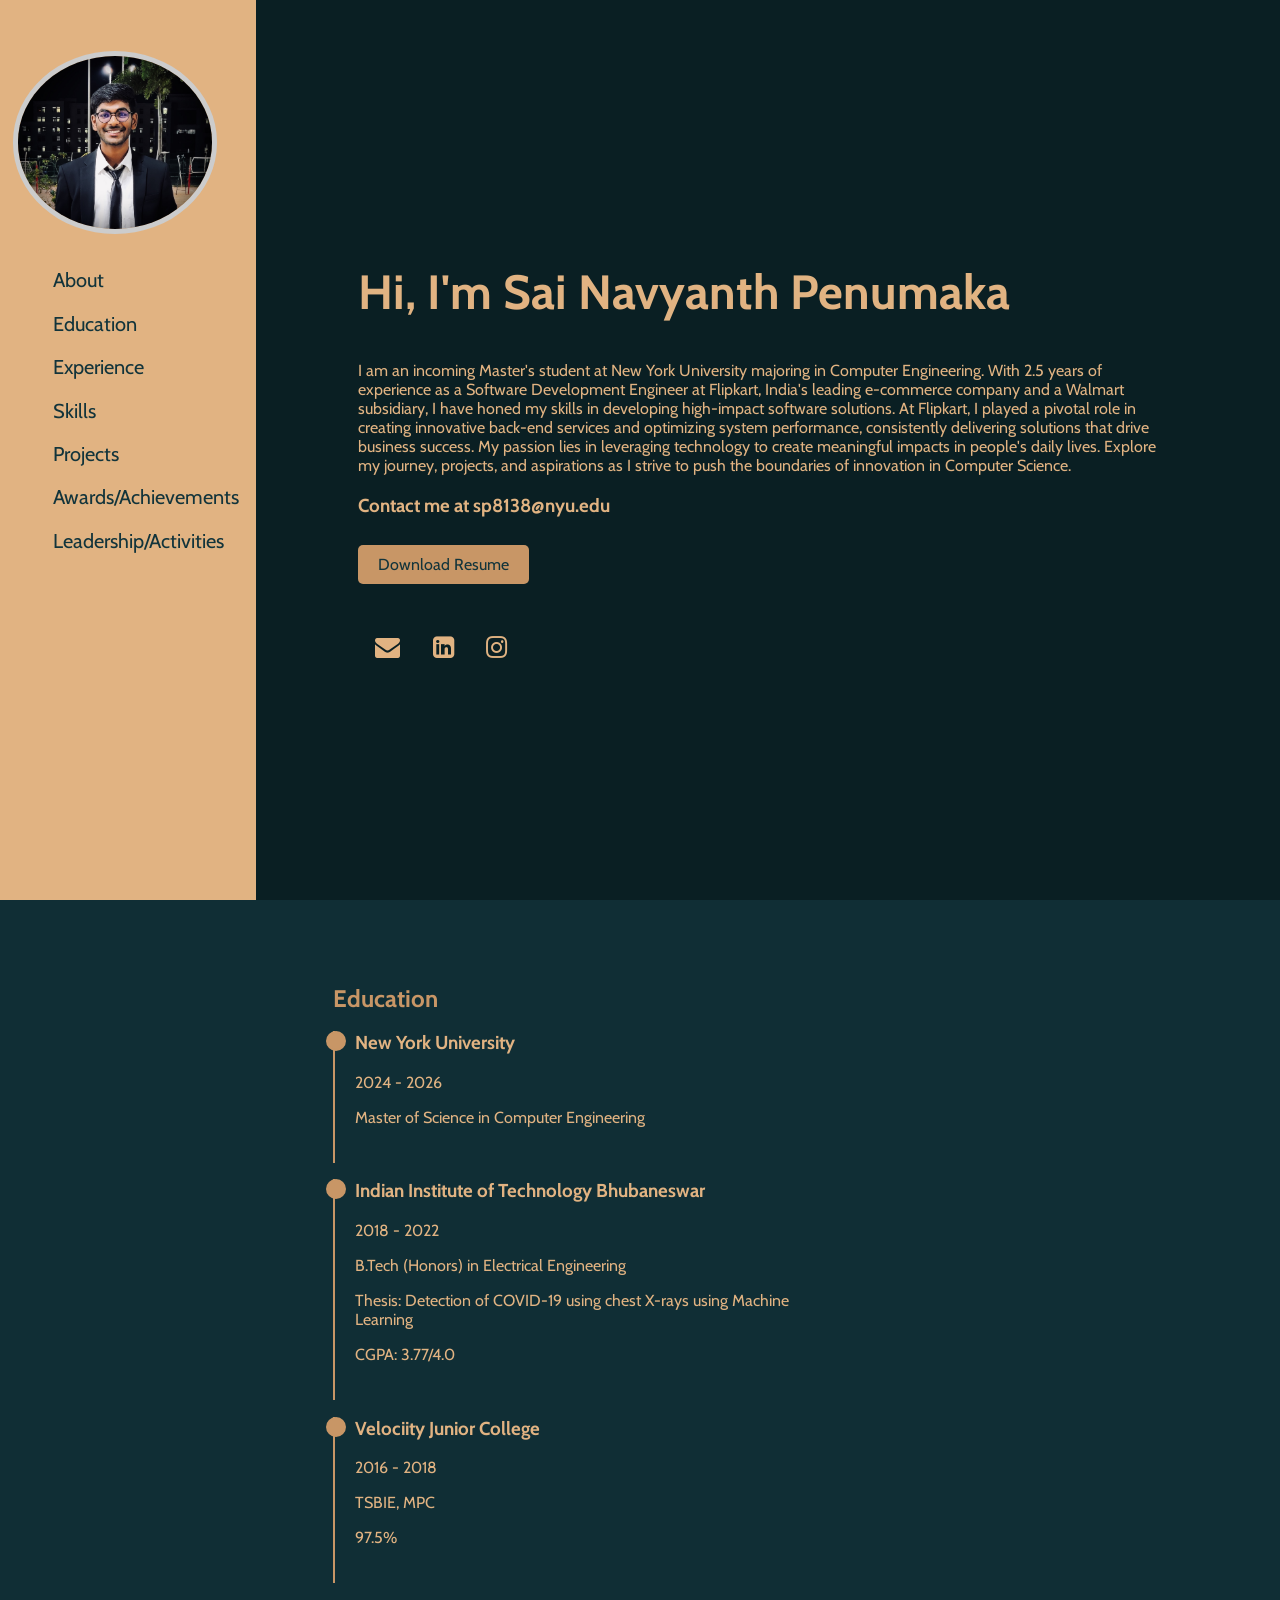
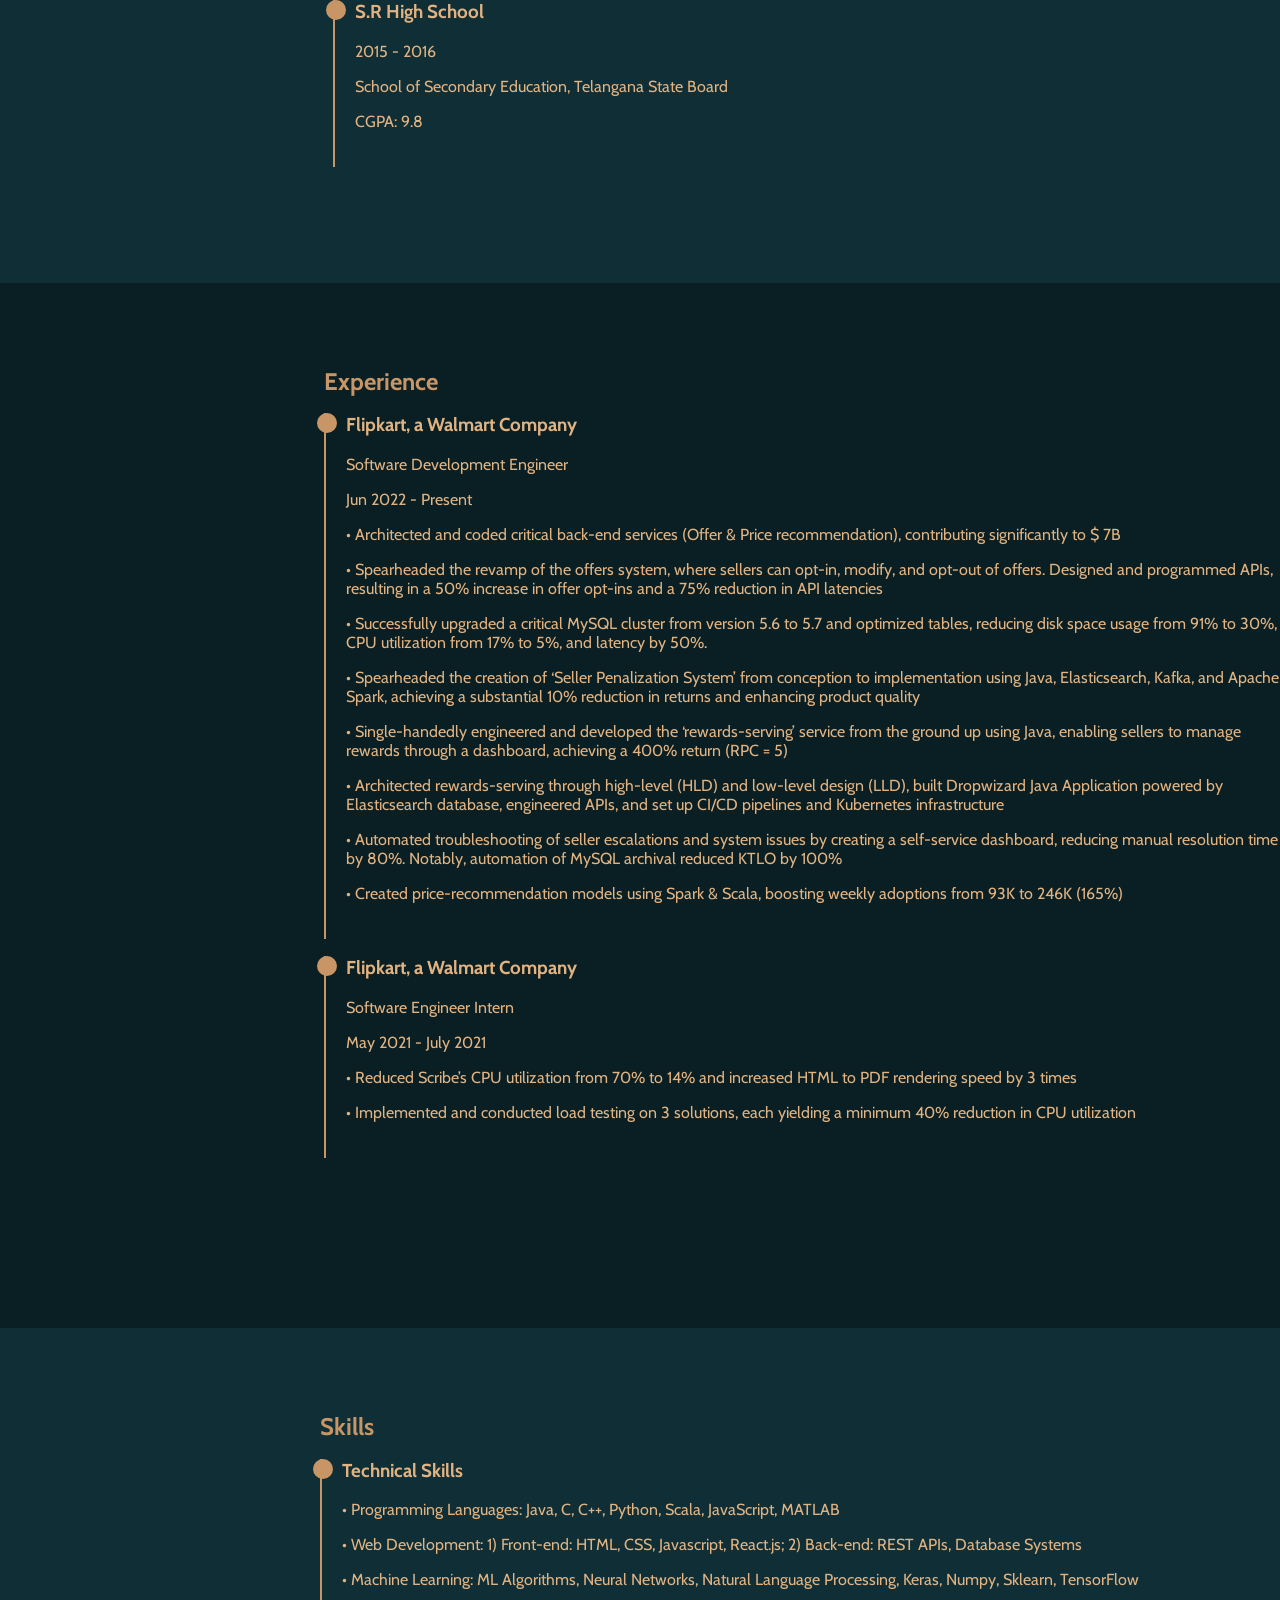
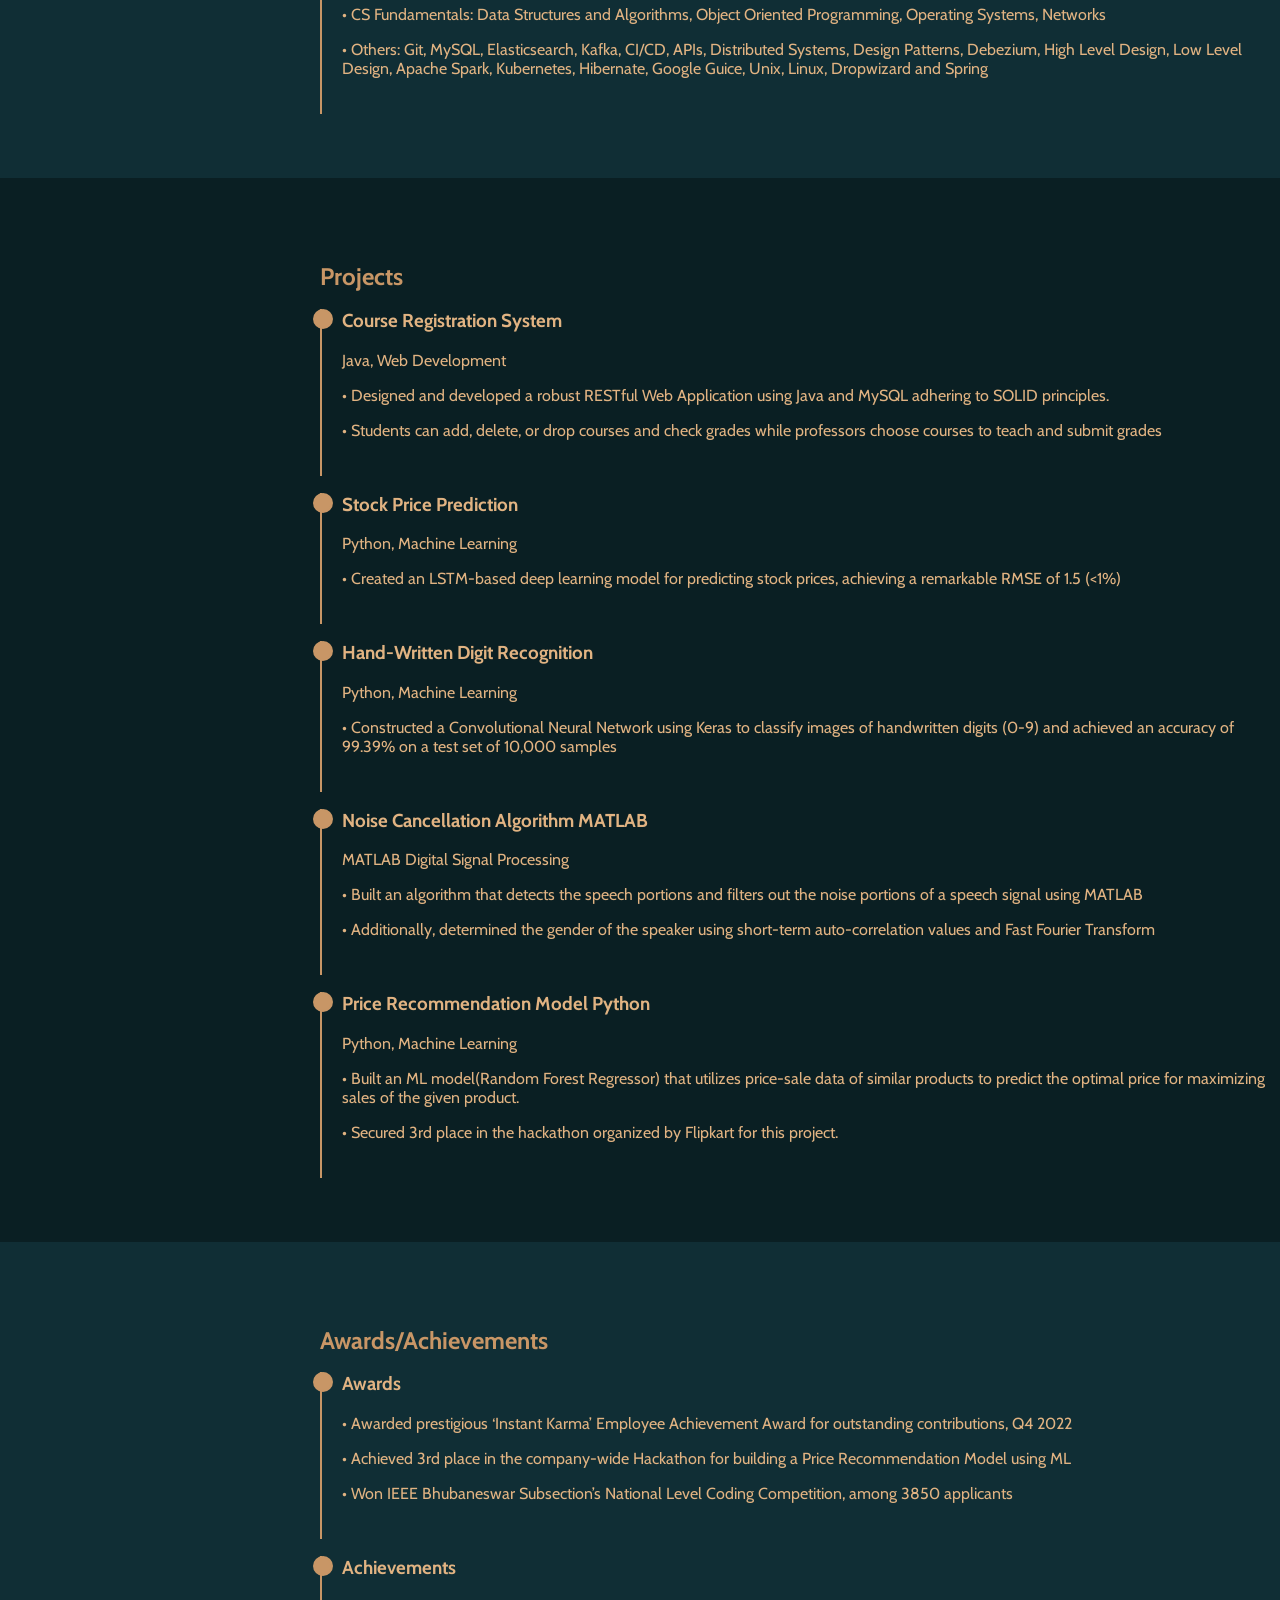
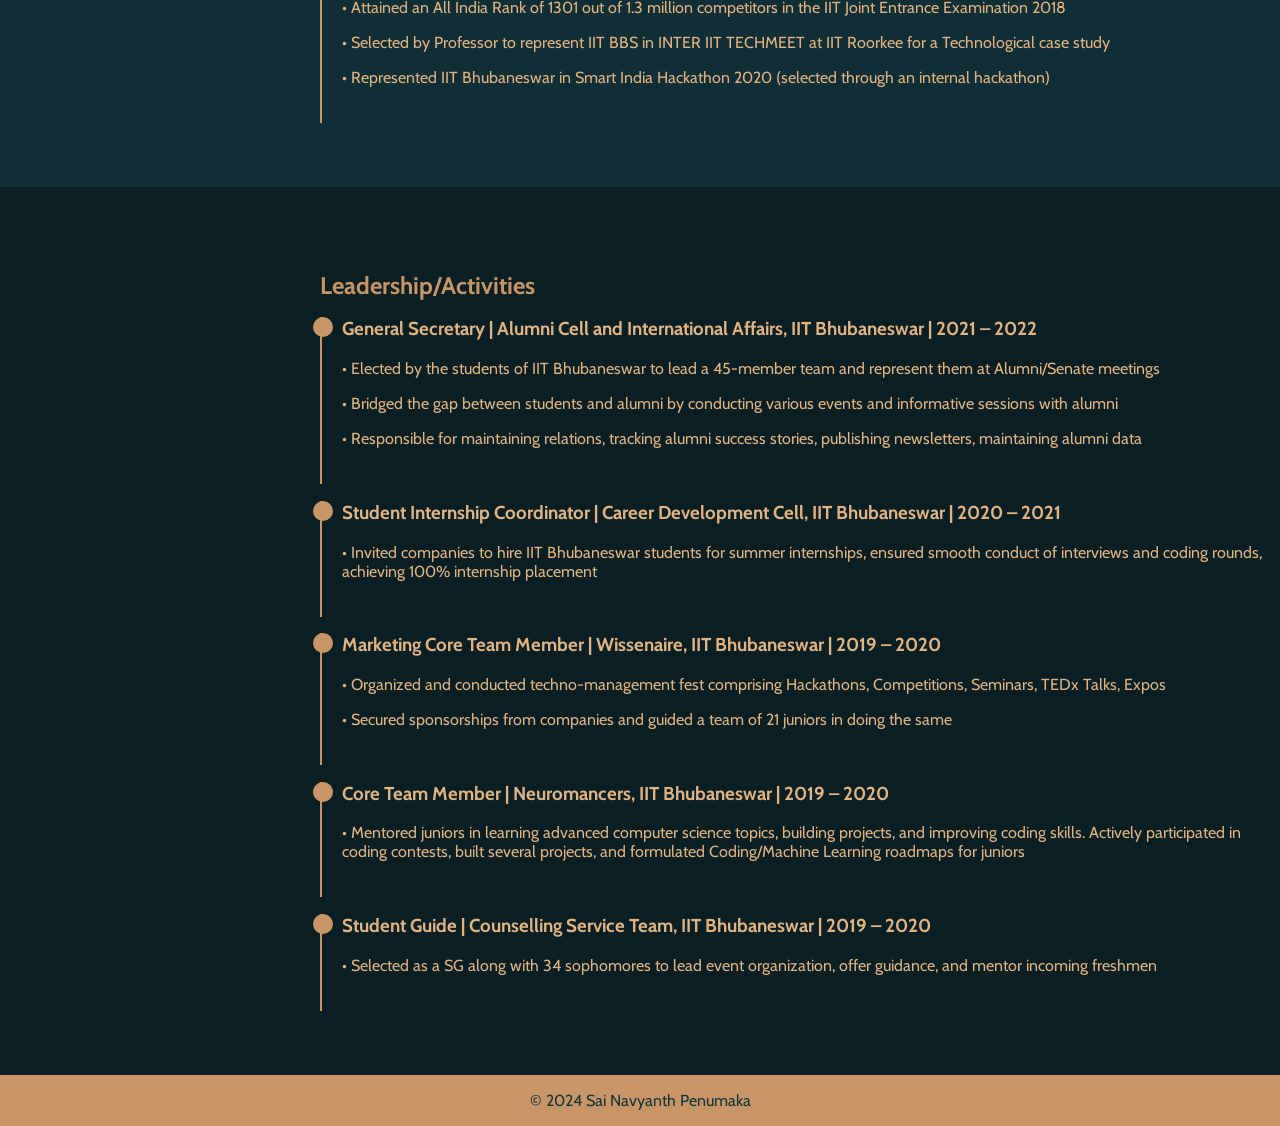
==== index.html @ 17051966 "My personal webiste - first version" ====
<!DOCTYPE html>
<html lang="en">
<head>
    <meta charset="UTF-8">
    <meta name="viewport" content="width=device-width, initial-scale=1.0">
    <link rel="stylesheet" href="css/styles.css">
    <link rel="stylesheet" href="https://cdnjs.cloudflare.com/ajax/libs/font-awesome/4.7.0/css/font-awesome.min.css">
    <link rel="preconnect" href="https://fonts.googleapis.com">
    <link rel="preconnect" href="https://fonts.gstatic.com" crossorigin>
    <link href="https://fonts.googleapis.com/css2?family=Cabin:ital,wght@0,400..700;1,400..700&family=Lexend+Deca:wght@100..900&family=Merriweather:ital,wght@0,300;0,400;0,700;0,900;1,300;1,400;1,700;1,900&family=Noto+Serif:ital,wght@0,100..900;1,100..900&display=swap" rel="stylesheet">
    <script src="script.js"></script>
    <title>Sai Navyanth</title>
</head>
<body>
    <div class="navigation">
        <!-- <div class="hanburgerIcon" onclick="toggleNavigationMenu()" id="hanburgerIconId"><i class="fa fa-bars" ></i></div> -->
        <nav class="navigationPane" id="hamburgerMenu">
            <div class="myPhoto">
                <img src="assets/profilePhoto.jpeg" alt="About Image">
            </div>
            <ul>
            <li><a href="#about">About</a></li>
            <li><a href="#education">Education</a></li>
            <li><a href="#experience">Experience</a></li>
            <li><a href="#skills">Skills</a></li>
            <li><a href="#projects">Projects</a></li>
            <li><a href="#awards">Awards/Achievements</a></li>
            <li><a href="#leadership">Leadership/Activities</a></li>

            </ul>
        </nav>
        <div class="hanburgerIconMob" onclick="toggleNavigationMenuMob()" id="hanburgerIconIdMobile"><i class="fa fa-bars" ></i></div>
        <nav class="navigationPaneMob" id="hamburgerMenuMob">
            <div class="myPhoto">
                <img src="assets/profilePhoto.jpeg" alt="About Image">
            </div>
            <ul>
            <li><a href="#about" onclick="toggleNavigationMenuMob()">About</a></li>
            <li><a href="#education" onclick="toggleNavigationMenuMob()">Education</a></li>
            <li><a href="#experience" onclick="toggleNavigationMenuMob()">Experience</a></li>
            <li><a href="#skills" onclick="toggleNavigationMenuMob()">Skills</a></li>
            <li><a href="#projects" onclick="toggleNavigationMenuMob()">Projects</a></li>
            <li><a href="#awards" onclick="toggleNavigationMenuMob()">Awards/Achievements</a></li>
            <li><a href="#leadership" onclick="toggleNavigationMenuMob()">Leadership/Activities</a></li>
            </ul>
        </nav>


    </div>
    <div class="about-page" id="about">
        <section>
            <div class="description">

                <h1>Hi, I'm Sai Navyanth Penumaka</h1>

                <p>I am an incoming Master's student at New York University majoring in Computer Engineering. With 2.5 years of experience as a Software Development Engineer at Flipkart, India's leading e-commerce company and a Walmart subsidiary, I have honed my skills in developing high-impact software solutions. At Flipkart, I played a pivotal role in creating innovative back-end services and optimizing system performance, consistently delivering solutions that drive business success. My passion lies in leveraging technology to create meaningful impacts in people's daily lives. Explore my journey, projects, and aspirations as I strive to push the boundaries of innovation in Computer Science.</p>



                <h3>Contact me at sp8138@nyu.edu</h3>

                <a href="assets/Navyanth_Resume_Jul_04_2024.pdf" download="Navyanth_Resume_Jul_04_2024.pdf" class="resume-button">Download Resume</a>

            </div>


            <div class="contactDiv">
                <ul>
                    <li><a href="mailto:snpenumaka@gmail.com"><i class="fa fa-envelope"> </i></a></li>
                    <li><a href="https://www.linkedin.com/in/sai-navyanth-p/"><i class="fa fa-linkedin-square"></i></a></li>
                    <li><a href="https://www.instagram.com/navyanth___"><i class="fa fa-instagram"></i></a></li>
                </ul>
            </div>
        </section>
    </div>
    <div class="parentEducation" id="education">
        <div class="education-page">
            <section>
                <div class="educationClass">
                    <h2 class="sectionHeader">Education</h2>
                    <div class="timeline">
                        <div class="timeline-item">
                            <h3>New York University</h3>
                            <p> 2024 - 2026 </p>
                            <p> Master of Science in Computer Engineering</p>
                        </div>
                        <div class="timeline-item">
                            <h3>Indian Institute of Technology Bhubaneswar</h3>
                            <p> 2018 - 2022 </p>
                            <p> B.Tech (Honors) in Electrical Engineering</p>
                            <p> Thesis: Detection of COVID-19 using chest X-rays using Machine Learning</p>
                            <p> CGPA: 3.77/4.0 </p>
                        </div>
                        <div class="timeline-item">
                            <h3>Velociity Junior College</h3>
                            <p> 2016 - 2018</p>
                            <p> TSBIE, MPC</p>
                            <p> 97.5% </p>
                        </div>
                        <div class="timeline-item">
                            <h3> S.R High School</h3>
                            <p> 2015 - 2016</p>
                            <p> School of Secondary Education, Telangana State Board</p>
                            <p> CGPA: 9.8 </p>
                        </div>
                    </div>
                </div>
            </section>
        </div>
    <div>
    <div class="parentExperience" id="experience">
        <div class="experience-page">
            <section >
                <div class="experienceClass">
                    <h2 class="sectionHeader">Experience</h2>
                    <div class="timeline">
                        <div class="timeline-item">
                            <h3>Flipkart, a Walmart Company</h3>
                            <p> Software Development Engineer</p>
                            <p> Jun 2022 - Present </p>
                            <p>• Architected and coded critical back-end services (Offer & Price recommendation), contributing significantly to $ 7B</p>
                            <p>• Spearheaded the revamp of the offers system, where sellers can opt-in, modify, and opt-out of offers. Designed and
                            programmed APIs, resulting in a 50% increase in offer opt-ins and a 75% reduction in API latencies</p>
                            <p>• Successfully upgraded a critical MySQL cluster from version 5.6 to 5.7 and optimized tables, reducing disk space usage
                            from 91% to 30%, CPU utilization from 17% to 5%, and latency by 50%.</p>
                            <p>• Spearheaded the creation of ‘Seller Penalization System’ from conception to implementation using Java, Elasticsearch,
                            Kafka, and Apache Spark, achieving a substantial 10% reduction in returns and enhancing product quality</p>
                            <p>• Single-handedly engineered and developed the ‘rewards-serving’ service from the ground up using Java, enabling
                            sellers to manage rewards through a dashboard, achieving a 400% return (RPC = 5)</p>
                            <p>• Architected rewards-serving through high-level (HLD) and low-level design (LLD), built Dropwizard Java Application
                            powered by Elasticsearch database, engineered APIs, and set up CI/CD pipelines and Kubernetes infrastructure</p>
                            <p>• Automated troubleshooting of seller escalations and system issues by creating a self-service dashboard, reducing manual
                            resolution time by 80%. Notably, automation of MySQL archival reduced KTLO by 100%</p>
                            <p>• Created price-recommendation models using Spark & Scala, boosting weekly adoptions from 93K to 246K (165%)</p>
                        </div>
                        <div class="timeline-item">
                            <h3>Flipkart, a Walmart Company</h3>
                            <p> Software Engineer Intern</p>
                            <p> May 2021 - July 2021</p>
                            <p> • Reduced Scribe’s CPU utilization from 70% to 14% and increased HTML to PDF rendering speed by 3 times</p>
                            <p> • Implemented and conducted load testing on 3 solutions, each yielding a minimum 40% reduction in CPU utilization</p>
                        </div>
                    </div>
                </div>
            </section>
        </div>
    </div>

        <div class="parentSkills" id="skills">
        <div class="skills-page">
            <section>
                <div class="skillsClass">
                    <h2 class="sectionHeader">Skills</h2>
                    <div class="timeline">
                        <div class="timeline-item">
                            <h3>Technical Skills</h3>
                            <p> • Programming Languages: Java, C, C++, Python, Scala, JavaScript, MATLAB</p>
                            <p> • Web Development: 1) Front-end: HTML, CSS, Javascript, React.js; 2) Back-end: REST APIs, Database Systems</p>
                            <p> • Machine Learning: ML Algorithms, Neural Networks, Natural Language Processing, Keras, Numpy, Sklearn, TensorFlow</p>
                            <p> • CS Fundamentals: Data Structures and Algorithms, Object Oriented Programming, Operating Systems, Networks</p>
                            <p> • Others: Git, MySQL, Elasticsearch, Kafka, CI/CD, APIs, Distributed Systems, Design Patterns, Debezium, High Level Design, Low Level Design, Apache Spark, Kubernetes, Hibernate, Google Guice, Unix, Linux, Dropwizard and Spring</p>
                        </div>
                    </div>
                </div>
            </section>
        </div>
    <div>

    <div class="parentProjects" id="projects">
        <div class="projects-page">
            <section>
                <div class="projectsClass">
                    <h2 class="sectionHeader">Projects</h2>
                    <div class="timeline">
                        <div class="timeline-item">
                            <h3>Course Registration System</h3>
                            <p> Java, Web Development</p>
                            <p> • Designed and developed a robust RESTful Web Application using Java and MySQL adhering to SOLID principles.</p>
                            <p> • Students can add, delete, or drop courses and check grades while professors choose courses to teach and submit grades</p>
                            <!-- <p>Tech Stack:- </p> -->
                        </div>
                        <div class="timeline-item">
                            <h3>Stock Price Prediction</h3>
                            <p> Python, Machine Learning</p>
                            <p> • Created an LSTM-based deep learning model for predicting stock prices, achieving a remarkable RMSE of 1.5 (<1%)</p>
                            <!-- <p> Tech Stack:- </p> -->
                        </div>
                        <div class="timeline-item">
                            <h3>Hand-Written Digit Recognition</h3>
                            <p> Python, Machine Learning</p>
                            <p> • Constructed a Convolutional Neural Network using Keras to classify images of handwritten digits (0-9) and achieved an accuracy of 99.39% on a test set of 10,000 samples</p>
                            <!-- <p>Tech Stack:- </p> -->
                        </div>
                        <div class="timeline-item">
                            <h3> Noise Cancellation Algorithm MATLAB</h3>
                            <p>  MATLAB Digital Signal Processing</p>
                            <p> • Built an algorithm that detects the speech portions and filters out the noise portions of a speech signal using MATLAB</p>
                            <p> • Additionally, determined the gender of the speaker using short-term auto-correlation values and Fast Fourier Transform</p>
                            <!-- <p>Tech Stack:- </p> -->
                        </div>
                        <div class="timeline-item">
                            <h3> Price Recommendation Model Python</h3>
                            <p>  Python, Machine Learning</p>
                            <p> • Built an ML model(Random Forest Regressor) that utilizes price-sale data of similar products to predict the optimal price for maximizing sales of the given product.</p>
                            <p> • Secured 3rd place in the hackathon organized by Flipkart for this project.</p>
                            <!-- <p>Tech Stack:- </p> -->
                        </div>
                    </div>
                </div>
            </section>
        </div>
    <div>

    <div class="parentAwards" id="awards">
        <div class="awards-page">
            <section>
                <div class="awardsClass">
                    <h2 class="sectionHeader">Awards/Achievements</h2>
                    <div class="timeline">
                        <div class="timeline-item">
                            <h3>Awards</h3>
                            <p> • Awarded prestigious ‘Instant Karma’ Employee Achievement Award for outstanding contributions, Q4 2022
                            <p> • Achieved 3rd place in the company-wide Hackathon for building a Price Recommendation Model using ML</p>
                            <p> • Won IEEE Bhubaneswar Subsection’s National Level Coding Competition, among 3850 applicants</p>
                        </div>
                        <div class="timeline-item">
                            <h3>Achievements</h3>
                            <p> • Attained an All India Rank of 1301 out of 1.3 million competitors in the IIT Joint Entrance Examination 2018</p>
                            <p> • Selected by Professor to represent IIT BBS in INTER IIT TECHMEET at IIT Roorkee for a Technological case study</p>
                            <p> • Represented IIT Bhubaneswar in Smart India Hackathon 2020 (selected through an internal hackathon)</p>
                        </div>
                    </div>
                </div>
            </section>
        </div>
    <div>

    <div class="parentLeadership" id="leadership">
        <div class="leadership-page">
            <section>
                <div class="leadershipClass">
                    <h2 class="sectionHeader">Leadership/Activities</h2>
                    <div class="timeline">
                        <div class="timeline-item">
                            <h3>General Secretary | Alumni Cell and International Affairs, IIT Bhubaneswar | 2021 – 2022</h3>
                            <!-- <p> Alumni Cell and International Affairs, IIT Bhubaneswar 2021 – 2022</p> -->
                            <p> • Elected by the students of IIT Bhubaneswar to lead a 45-member team and represent them at Alumni/Senate meetings</p>
                            <p>• Bridged the gap between students and alumni by conducting various events and informative sessions with alumni</p>
                            <p>• Responsible for maintaining relations, tracking alumni success stories, publishing newsletters, maintaining alumni data</p>
                        </div>
                        <div class="timeline-item">
                            <h3>Student Internship Coordinator | Career Development Cell, IIT Bhubaneswar | 2020 – 2021</h3>
                            <!-- <p> Career Development Cell, IIT Bhubaneswar 2020 – 2021</p> -->
                            <p> • Invited companies to hire IIT Bhubaneswar students for summer internships, ensured smooth conduct of interviews and coding rounds, achieving 100% internship placement</p>
                        </div>
                        <div class="timeline-item">
                            <h3>Marketing Core Team Member | Wissenaire, IIT Bhubaneswar | 2019 – 2020</h3>
                            <!-- <p> Wissenaire, IIT Bhubaneswar 2019 – 2020</p> -->
                            <p> • Organized and conducted techno-management fest comprising Hackathons, Competitions, Seminars, TEDx Talks, Expos</p>
                            <p> • Secured sponsorships from companies and guided a team of 21 juniors in doing the same</p>
                        </div>
                        <div class="timeline-item">
                            <h3> Core Team Member | Neuromancers, IIT Bhubaneswar | 2019 – 2020</h3>
                            <!-- <p>  Neuromancers, IIT Bhubaneswar 2019 – 2020</p> -->
                            <p> • Mentored juniors in learning advanced computer science topics, building projects, and improving coding skills. Actively participated in coding contests, built several projects, and formulated Coding/Machine Learning roadmaps for juniors</p>
                        </div>
                        <div class="timeline-item">
                            <h3> Student Guide | Counselling Service Team, IIT Bhubaneswar | 2019 – 2020</h3>
                            <!-- <p>  Counselling Service Team, IIT Bhubaneswar 2019 – 2020</p> -->
                            <p> • Selected as a SG along with 34 sophomores to lead event organization, offer guidance, and mentor incoming freshmen</p>
                        </div>
                    </div>
                </div>
            </section>
        </div>
    <div>


    <nav class="footerPane">
        <p> &#169; 2024 Sai Navyanth Penumaka </p>
    </nav>
</body>
---- css/styles.css ----
body {
  font-family: "Cabin", sans-serif;
  margin: 0;
  padding: 0;
font-optical-sizing: auto;
  background-color: #272727;
  color: #e1b382;
}
.content-page{
  align-items: center;
  display: flex;
  justify-content: center;
  height: 100vh; 
  background-color: rgb(245, 115, 2);
}
.about-page{
  align-items: center;
  display: flex;
  justify-content: center;
  height: 100vh; 
  background-color: #0a1f23;
/*  12343b*/
/*102e35*/
  margin-left: 20%;
}



.footerPane{
  display: flex;
  align-items: center;
  justify-content: center;
  width: 100%;
  background-color: #c89666;
  color: #12343b;
}
.education-page {
  margin-left: 22%;
  margin-top: 5%;
  margin-bottom: 5%;
  display: inline-block;
  background-color: #102e35;
/*  #2d545e;*/
} 
.experience-page{
  margin-left: 17%;
  margin-top: 5%;
  margin-bottom: 5%;
  display: inline-block;
  background-color: #0a1f23;
/*  #12343b;*/

}

.skills-page {
  margin-left: 25%;
  margin-top: 5%;
  margin-bottom: 5%;
  display: inline-block;
  background-color: #102e35;
}

.projects-page {
  margin-left: 25%;
  margin-top: 5%;
  margin-bottom: 5%;
  display: inline-block;
  background-color: #0a1f23;
/*  #12343b;*/
}
.awards-page {
  margin-left: 25%;
  margin-top: 5%;
  margin-bottom: 5%;
  display: inline-block;
  background-color: #102e35;
}
.leadership-page {
  margin-left: 25%;
  margin-top: 5%;
  margin-bottom: 5%;
  display: inline-block;
  background-color: #0a1f23;
/*  #12343b;*/
}


.parentEducation{
  background-color: #102e35;
/*  #2d545e;*/
}
.parentExperience{
  background-color: #0a1f23;
/*  #102e35;*/
/*  12343b;*/
}
.parentSkills{
  background-color: #102e35;
/*  #2d545e;*/
}
.parentProjects{
  background-color: #0a1f23;
/*  #102e35;*/
/*  12343b;*/
}
.parentAwards{
  background-color: #102e35;
/*  #2d545e;*/
}
.parentLeadership{
  background-color: #0a1f23;
/*  #102e35;*/
/*  12343b;*/
}



.sectionHeader{
  color: #c89666;
}
.description{
  padding-left: 10%;
  padding-right: 10%;
}
.myPhoto{
  align-items: center;
  margin-left: 5%;
  margin-top: 20%;
  margin-bottom: 10%;
}
.myPhoto img{
  width: 300px;
  max-width: 80%;
  height: auto;
  border-radius: 50%;
  border: 5px solid #ccc;
}
.contactDiv a{
  text-decoration: none;
  color: inherit;
}
.contactDiv ul{
  display: flex;
  margin: 0px;
  padding: 0px;
  list-style: none;
}
.contactDiv li{
  padding: 0% 2% 2% 2%;
}
.contactDiv i{
  font-size: 25px;
}
.contactDiv{
  padding-left: 10%;
  padding-right: 10%;
  padding-top: 5%;
}
.educationClass{
  margin-left: 10%;
  margin-bottom: 10%;
}
.experienceClass{
  margin-left: 10%;
  margin-bottom: 10%;
}
.timeline-item{
  padding: 0 0 20px 20px;
  margin-top: -2px;
  border-left: 2px solid #c89666;
  position: relative;
}

.timeline-item::before {
  content: "";
  position: absolute;
  width: 16px;
  height: 16px;
  border-radius: 50px;
  left: -9px;
  top: 0;
  background: #c89666;
  border: 2px solid #c89666;
} 
html{
  scroll-behavior: smooth;
}
.navigationPane {
  display: block;
  background-color: #e1b382;
  height: 100%;
  margin: 0;
  padding: 0;
  width: 20%;
  overflow: auto;
  position: fixed;
  font-size: 80%;
}
.navigationPaneMob {
  display: none;
  position: fixed; 
  right: 0px;
  background-color: #e1b382;
  height: 100%;
  margin: 0;
  padding: 0;
  width: 80%;
  overflow: auto;
  float: right;
  z-index: 1;
  font-size: 80%;
}

.navigationPane a {
  text-decoration: none;
  color:  #12343b;
  padding: 4% 4%;
  border-radius: 5px;
  transition: background-color 0.3s;
}
.navigationPaneMob a {
  text-decoration: none;
  color:  #12343b;
  padding: 4% 4%;
  border-radius: 5px;
  transition: background-color 0.3s;
}
.navigationPane ul{
  list-style: none;
}
.navigationPaneMob ul{
  list-style: none;
}
.navigationPane li{
  padding: 2% 2%;
  margin-bottom: 5%;
}
.navigationPaneMob li{
  padding: 2% 2%;
  margin-bottom: 5%;
}
.navigation{
  font-size: 25px;
}
.navigationPane a:hover {
  background-color:  #c89666;
}
.navigationPaneMob a:hover {
  background-color: #c89666;
}
.navigation i{
  transition: all 0.3 ease-in-out;
}
#hamburgerMenu{
  display: float;
}
#hamburgerMenuMob{
  display: none;
}
#hanburgerIconId{
  display: float;
}
#hanburgerIconIdMob{
  display: none;
}
@media screen and (max-width:1200px) {
  #hamburgerMenu{
      display: none;
  }
  #hanburgerIconIdMobile{
      display: block;
  }
}
@media screen and (min-width: 1200px){
  #hamburgerMenu{
      display: block;
  }
  #hanburgerIconIdMobile{
      display: none;
  }
  #hamburgerMenuMob{
      display: none;
  }
}
.hanburgerIconMob{
  margin-left: auto;
  right: 0px;
  position: fixed;
  display: none;
}
h1 {
    font-size: 3em;
}


.resume-page {
    align-items: center;
    display: flex;
    justify-content: center;
    height: 100vh;
    background-color: #272727; /* Adjust background color as needed */
    color: #e1b382; /* Adjust text color as needed */
}

.resumeClass {
    margin-left: 10%;
    margin-bottom: 10%;
}

.resume-button {
    display: inline-block;
    padding: 10px 20px;
    margin-top: 10px;
    background-color: #c89666; /* Match button color with existing styles */
    color: #12343b; /* Match button text color with existing styles */
    text-decoration: none;
    border-radius: 5px;
    transition: background-color 0.3s;
}

.resume-button:hover {
    background-color: #e1b382; /* Adjust hover color to match existing styles */
}

/* Adjust other styles as needed to fit your design */




/*.footerPane {
  background-color: #c89666;
  color: #12343b;
  padding: 1% 0%;
}*/
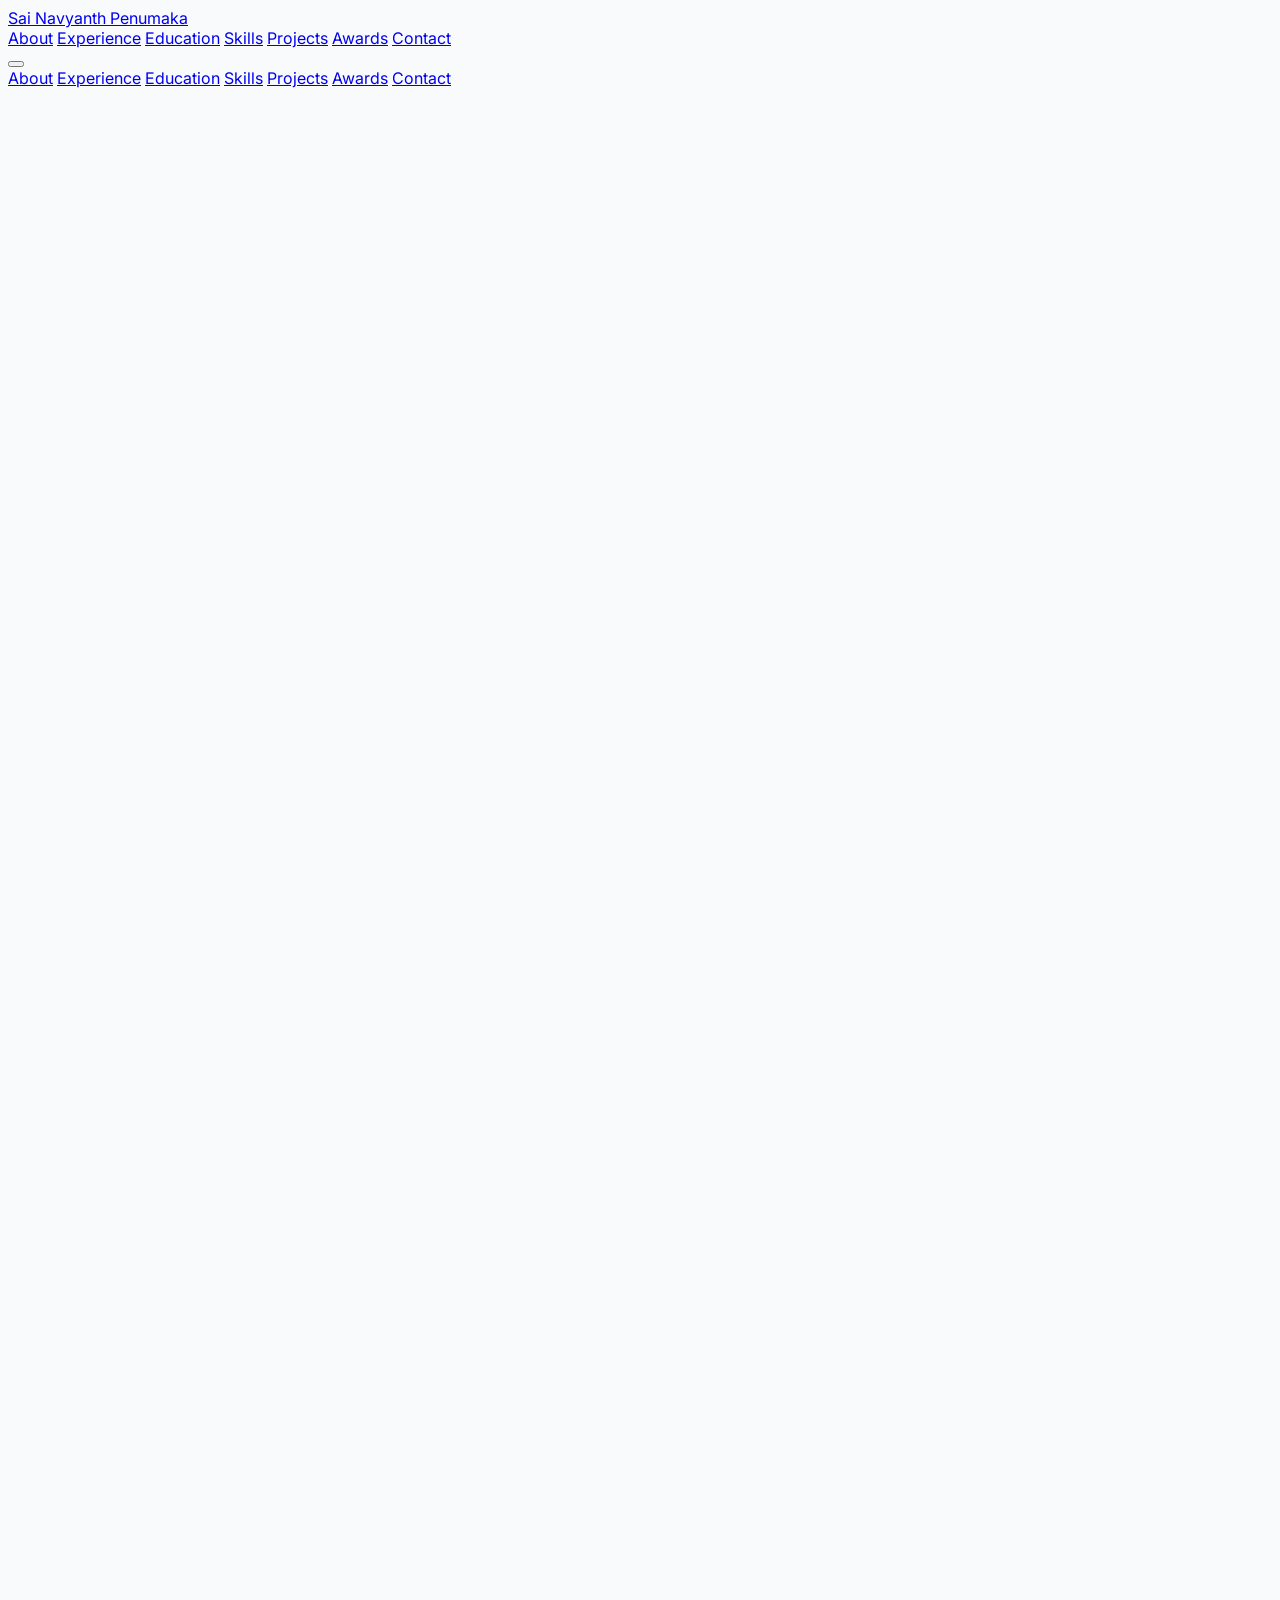
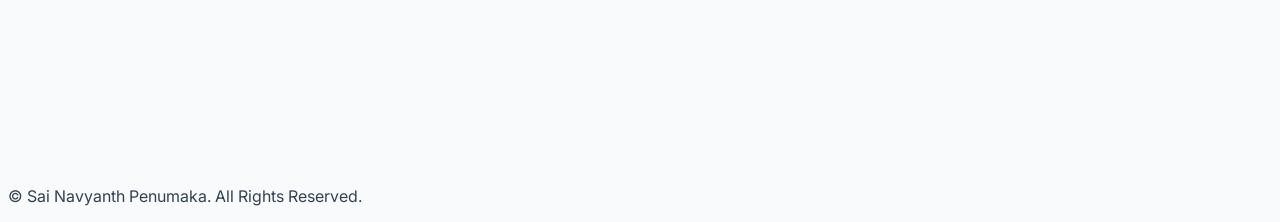
==== commit 296a14d0: "v1: updated links" ====
--- a/index.html
+++ b/index.html
@@ -1,282 +1,611 @@
 <!DOCTYPE html>
-<html lang="en">
+<html lang="en" class="scroll-smooth">
 <head>
     <meta charset="UTF-8">
     <meta name="viewport" content="width=device-width, initial-scale=1.0">
-    <link rel="stylesheet" href="css/styles.css">
-    <link rel="stylesheet" href="https://cdnjs.cloudflare.com/ajax/libs/font-awesome/4.7.0/css/font-awesome.min.css">
+    <meta name="description" content="Sai Navyanth Penumaka's personal portfolio. A Software Development Engineer specializing in backend systems, big data, and machine learning.">
+    <meta name="keywords" content="Sai Navyanth Penumaka, Software Engineer, Backend Developer, Machine Learning, AI, NYU, IIT, Flipkart, Java, Python, AWS">
+    <meta name="author" content="Sai Navyanth Penumaka">
+    
+    <title>Sai Navyanth Penumaka | Software Engineer</title>
+    
+    <script src="https://cdn.tailwindcss.com"></script>
     <link rel="preconnect" href="https://fonts.googleapis.com">
     <link rel="preconnect" href="https://fonts.gstatic.com" crossorigin>
-    <link href="https://fonts.googleapis.com/css2?family=Cabin:ital,wght@0,400..700;1,400..700&family=Lexend+Deca:wght@100..900&family=Merriweather:ital,wght@0,300;0,400;0,700;0,900;1,300;1,400;1,700;1,900&family=Noto+Serif:ital,wght@0,100..900;1,100..900&display=swap" rel="stylesheet">
-    <script src="script.js"></script>
-    <title>Sai Navyanth</title>
+    <link href="https
+://fonts.googleapis.com/css2?family=Inter:wght@400;500;600;700&display=swap" rel="stylesheet">
+    <script src="https://unpkg.com/lucide@latest"></script>
+
+    <style>
+        body {
+            font-family: 'Inter', sans-serif;
+            background-color: #f8fafc; /* slate-50 */
+            color: #334155; /* slate-700 */
+        }
+        .section-fade-in {
+            opacity: 0;
+            transform: translateY(20px);
+            transition: opacity 0.6s ease-out, transform 0.6s ease-out;
+        }
+        .section-fade-in.visible {
+            opacity: 1;
+            transform: translateY(0);
+        }
+        .skill-tag {
+            background-color: #f1f5f9; /* slate-100 */
+            color: #475569; /* slate-600 */
+            padding: 8px 16px;
+            border-radius: 9999px; /* pill shape */
+            font-size: 0.875rem;
+            font-weight: 500;
+            transition: all 0.3s ease;
+        }
+        .skill-tag:hover {
+            background-color: #e2e8f0; /* slate-200 */
+            color: #1e293b; /* slate-800 */
+        }
+        .nav-link {
+            transition: color 0.3s ease;
+        }
+        .nav-link.active {
+            color: #0f172a; /* slate-900 */
+            font-weight: 600;
+        }
+    </style>
 </head>
-<body>
-    <div class="navigation">
-        <!-- <div class="hanburgerIcon" onclick="toggleNavigationMenu()" id="hanburgerIconId"><i class="fa fa-bars" ></i></div> -->
-        <nav class="navigationPane" id="hamburgerMenu">
-            <div class="myPhoto">
-                <img src="assets/profilePhoto.jpeg" alt="About Image">
-            </div>
-            <ul>
-            <li><a href="#about">About</a></li>
-            <li><a href="#education">Education</a></li>
-            <li><a href="#experience">Experience</a></li>
-            <li><a href="#skills">Skills</a></li>
-            <li><a href="#projects">Projects</a></li>
-            <li><a href="#awards">Awards/Achievements</a></li>
-            <li><a href="#leadership">Leadership/Activities</a></li>
-
-            </ul>
-        </nav>
-        <div class="hanburgerIconMob" onclick="toggleNavigationMenuMob()" id="hanburgerIconIdMobile"><i class="fa fa-bars" ></i></div>
-        <nav class="navigationPaneMob" id="hamburgerMenuMob">
-            <div class="myPhoto">
-                <img src="assets/profilePhoto.jpeg" alt="About Image">
-            </div>
-            <ul>
-            <li><a href="#about" onclick="toggleNavigationMenuMob()">About</a></li>
-            <li><a href="#education" onclick="toggleNavigationMenuMob()">Education</a></li>
-            <li><a href="#experience" onclick="toggleNavigationMenuMob()">Experience</a></li>
-            <li><a href="#skills" onclick="toggleNavigationMenuMob()">Skills</a></li>
-            <li><a href="#projects" onclick="toggleNavigationMenuMob()">Projects</a></li>
-            <li><a href="#awards" onclick="toggleNavigationMenuMob()">Awards/Achievements</a></li>
-            <li><a href="#leadership" onclick="toggleNavigationMenuMob()">Leadership/Activities</a></li>
-            </ul>
-        </nav>
-
-
-    </div>
-    <div class="about-page" id="about">
-        <section>
-            <div class="description">
-
-                <h1>Hi, I'm Sai Navyanth Penumaka</h1>
-
-                <p>I am an incoming Master's student at New York University majoring in Computer Engineering. With 2.5 years of experience as a Software Development Engineer at Flipkart, India's leading e-commerce company and a Walmart subsidiary, I have honed my skills in developing high-impact software solutions. At Flipkart, I played a pivotal role in creating innovative back-end services and optimizing system performance, consistently delivering solutions that drive business success. My passion lies in leveraging technology to create meaningful impacts in people's daily lives. Explore my journey, projects, and aspirations as I strive to push the boundaries of innovation in Computer Science.</p>
-
-
-
-                <h3>Contact me at sp8138@nyu.edu</h3>
-
-                <a href="assets/Navyanth_Resume_Jul_04_2024.pdf" download="Navyanth_Resume_Jul_04_2024.pdf" class="resume-button">Download Resume</a>
-
-            </div>
-
-
-            <div class="contactDiv">
-                <ul>
-                    <li><a href="mailto:snpenumaka@gmail.com"><i class="fa fa-envelope"> </i></a></li>
-                    <li><a href="https://www.linkedin.com/in/sai-navyanth-p/"><i class="fa fa-linkedin-square"></i></a></li>
-                    <li><a href="https://www.instagram.com/navyanth___"><i class="fa fa-instagram"></i></a></li>
-                </ul>
-            </div>
-        </section>
-    </div>
-    <div class="parentEducation" id="education">
-        <div class="education-page">
-            <section>
-                <div class="educationClass">
-                    <h2 class="sectionHeader">Education</h2>
-                    <div class="timeline">
-                        <div class="timeline-item">
-                            <h3>New York University</h3>
-                            <p> 2024 - 2026 </p>
-                            <p> Master of Science in Computer Engineering</p>
-                        </div>
-                        <div class="timeline-item">
-                            <h3>Indian Institute of Technology Bhubaneswar</h3>
-                            <p> 2018 - 2022 </p>
-                            <p> B.Tech (Honors) in Electrical Engineering</p>
-                            <p> Thesis: Detection of COVID-19 using chest X-rays using Machine Learning</p>
-                            <p> CGPA: 3.77/4.0 </p>
-                        </div>
-                        <div class="timeline-item">
-                            <h3>Velociity Junior College</h3>
-                            <p> 2016 - 2018</p>
-                            <p> TSBIE, MPC</p>
-                            <p> 97.5% </p>
-                        </div>
-                        <div class="timeline-item">
-                            <h3> S.R High School</h3>
-                            <p> 2015 - 2016</p>
-                            <p> School of Secondary Education, Telangana State Board</p>
-                            <p> CGPA: 9.8 </p>
-                        </div>
-                    </div>
-                </div>
-            </section>
+<body class="antialiased">
+
+    <!-- Header & Navigation -->
+    <header id="header" class="bg-white/80 backdrop-blur-md sticky top-0 z-50 border-b border-slate-200">
+        <div class="container mx-auto px-6 py-4 flex justify-between items-center">
+            <a href="#" class="text-2xl font-bold text-slate-800">
+                Sai Navyanth Penumaka
+            </a>
+            <nav class="hidden md:flex space-x-8 text-slate-600">
+                <a href="#about" class="nav-link hover:text-slate-900">About</a>
+                <a href="#experience" class="nav-link hover:text-slate-900">Experience</a>
+                <a href="#education" class="nav-link hover:text-slate-900">Education</a>
+                <a href="#skills" class="nav-link hover:text-slate-900">Skills</a>
+                <a href="#projects" class="nav-link hover:text-slate-900">Projects</a>
+                <a href="#awards" class="nav-link hover:text-slate-900">Awards</a>
+                <a href="#contact" class="nav-link hover:text-slate-900">Contact</a>
+            </nav>
+            <button id="mobile-menu-button" class="md:hidden text-slate-700">
+                <i data-lucide="menu"></i>
+            </button>
         </div>
-    <div>
-    <div class="parentExperience" id="experience">
-        <div class="experience-page">
-            <section >
-                <div class="experienceClass">
-                    <h2 class="sectionHeader">Experience</h2>
-                    <div class="timeline">
-                        <div class="timeline-item">
-                            <h3>Flipkart, a Walmart Company</h3>
-                            <p> Software Development Engineer</p>
-                            <p> Jun 2022 - Present </p>
-                            <p>• Architected and coded critical back-end services (Offer & Price recommendation), contributing significantly to $ 7B</p>
-                            <p>• Spearheaded the revamp of the offers system, where sellers can opt-in, modify, and opt-out of offers. Designed and
-                            programmed APIs, resulting in a 50% increase in offer opt-ins and a 75% reduction in API latencies</p>
-                            <p>• Successfully upgraded a critical MySQL cluster from version 5.6 to 5.7 and optimized tables, reducing disk space usage
-                            from 91% to 30%, CPU utilization from 17% to 5%, and latency by 50%.</p>
-                            <p>• Spearheaded the creation of ‘Seller Penalization System’ from conception to implementation using Java, Elasticsearch,
-                            Kafka, and Apache Spark, achieving a substantial 10% reduction in returns and enhancing product quality</p>
-                            <p>• Single-handedly engineered and developed the ‘rewards-serving’ service from the ground up using Java, enabling
-                            sellers to manage rewards through a dashboard, achieving a 400% return (RPC = 5)</p>
-                            <p>• Architected rewards-serving through high-level (HLD) and low-level design (LLD), built Dropwizard Java Application
-                            powered by Elasticsearch database, engineered APIs, and set up CI/CD pipelines and Kubernetes infrastructure</p>
-                            <p>• Automated troubleshooting of seller escalations and system issues by creating a self-service dashboard, reducing manual
-                            resolution time by 80%. Notably, automation of MySQL archival reduced KTLO by 100%</p>
-                            <p>• Created price-recommendation models using Spark & Scala, boosting weekly adoptions from 93K to 246K (165%)</p>
-                        </div>
-                        <div class="timeline-item">
-                            <h3>Flipkart, a Walmart Company</h3>
-                            <p> Software Engineer Intern</p>
-                            <p> May 2021 - July 2021</p>
-                            <p> • Reduced Scribe’s CPU utilization from 70% to 14% and increased HTML to PDF rendering speed by 3 times</p>
-                            <p> • Implemented and conducted load testing on 3 solutions, each yielding a minimum 40% reduction in CPU utilization</p>
-                        </div>
-                    </div>
-                </div>
-            </section>
+        <!-- Mobile Menu -->
+        <div id="mobile-menu" class="hidden md:hidden bg-white border-t border-slate-200">
+            <a href="#about" class="block py-2 px-6 text-slate-600 hover:bg-slate-100">About</a>
+            <a href="#experience" class="block py-2 px-6 text-slate-600 hover:bg-slate-100">Experience</a>
+            <a href="#education" class="block py-2 px-6 text-slate-600 hover:bg-slate-100">Education</a>
+            <a href="#skills" class="block py-2 px-6 text-slate-600 hover:bg-slate-100">Skills</a>
+            <a href="#projects" class="block py-2 px-6 text-slate-600 hover:bg-slate-100">Projects</a>
+            <a href="#awards" class="block py-2 px-6 text-slate-600 hover:bg-slate-100">Awards</a>
+            <a href="#contact" class="block py-2 px-6 text-slate-600 hover:bg-slate-100">Contact</a>
         </div>
-    </div>
-
-        <div class="parentSkills" id="skills">
-        <div class="skills-page">
-            <section>
-                <div class="skillsClass">
-                    <h2 class="sectionHeader">Skills</h2>
-                    <div class="timeline">
-                        <div class="timeline-item">
-                            <h3>Technical Skills</h3>
-                            <p> • Programming Languages: Java, C, C++, Python, Scala, JavaScript, MATLAB</p>
-                            <p> • Web Development: 1) Front-end: HTML, CSS, Javascript, React.js; 2) Back-end: REST APIs, Database Systems</p>
-                            <p> • Machine Learning: ML Algorithms, Neural Networks, Natural Language Processing, Keras, Numpy, Sklearn, TensorFlow</p>
-                            <p> • CS Fundamentals: Data Structures and Algorithms, Object Oriented Programming, Operating Systems, Networks</p>
-                            <p> • Others: Git, MySQL, Elasticsearch, Kafka, CI/CD, APIs, Distributed Systems, Design Patterns, Debezium, High Level Design, Low Level Design, Apache Spark, Kubernetes, Hibernate, Google Guice, Unix, Linux, Dropwizard and Spring</p>
-                        </div>
-                    </div>
-                </div>
-            </section>
+    </header>
+
+    <main class="container mx-auto px-6 py-12">
+
+        <!-- Hero Section -->
+        <section id="hero" class="py-20 section-fade-in">
+             <div class="grid grid-cols-1 md:grid-cols-2 gap-12 items-center">
+                <div class="order-2 md:order-1 text-center md:text-left">
+                    <h1 class="text-4xl md:text-5xl font-bold text-slate-800 leading-tight">
+                        Hi, I’m Sai Navyanth Penumaka.
+                    </h1>
+                    <p class="mt-4 text-xl md:text-2xl font-medium text-slate-700 tracking-tight">
+                        Software Engineer | 2+ years at Flipkart | NYU Grad Student | IIT Alum
+                    </p>
+                    <p class="mt-6 text-lg text-slate-600 max-w-xl mx-auto md:mx-0">
+                        I design and build scalable backend systems, big data pipelines, and AI solutions that power real-world applications for millions of users.
+                    </p>
+                    <div class="mt-8 flex justify-center md:justify-start items-center space-x-4">
+                        <a href="#contact" class="bg-slate-800 text-white font-semibold px-6 py-3 rounded-lg shadow-lg hover:bg-slate-900 transition-transform transform hover:scale-105">
+                            Get In Touch
+                        </a>
+                        <a href="https://drive.google.com/file/d/1Bxe9xzZ9LZykoR6O88xQtEStt8nI5dKP/view?usp=drive_link" target="_blank" class="bg-white text-slate-700 font-semibold px-6 py-3 rounded-lg shadow-lg hover:bg-slate-100 transition-transform transform hover:scale-105 border border-slate-200">
+                            View Resume
+                        </a>
+                    </div>
+                     <div class="mt-10 flex justify-center md:justify-start space-x-6">
+                        <a href="https://github.com/sai-navyanth-p" target="_blank" class="text-slate-500 hover:text-slate-800 transition">
+                            <i data-lucide="github" class="w-7 h-7"></i>
+                        </a>
+                        <a href="https://linkedin.com/in/sai-navyanth-p" target="_blank" class="text-slate-500 hover:text-slate-800 transition">
+                            <i data-lucide="linkedin" class="w-7 h-7"></i>
+                        </a>
+                    </div>
+                </div>
+                <div class="order-1 md:order-2 flex justify-center">
+                     <!-- <div class="w-64 h-64 md:w-80 md:h-80 rounded-full bg-gradient-to-br from-slate-300 to-slate-500 shadow-xl overflow-hidden"> -->
+                    <div class="w-64 h-64 md:w-96 md:h-96 lg:w-96 lg:h-96 rounded-full bg-gradient-to-br from-slate-300 to-slate-500 shadow-xl overflow-hidden">
+                        <img src="https://raw.githubusercontent.com/sai-navyanth-p/files/main/pictures/linkedin-profile-picture-bachelors.jpeg" alt="Sai Penumaka" class="w-full h-full object-cover">
+                    </div>
+                </div>
+            </div>
+        </section>
+
+        <!-- About Me Section -->
+        <section id="about" class="py-20 section-fade-in">
+            <div class="max-w-5xl mx-auto bg-white p-8 rounded-lg shadow-lg">
+                <div class="grid md:grid-cols-3 gap-12 items-center">
+                    <div class="md:col-span-1 flex justify-center">
+                        <!-- <div class="w-48 h-48 rounded-full bg-gradient-to-br from-slate-300 to-slate-500 shadow-xl overflow-hidden"> -->
+                        <div class="w-48 h-48 md:w-64 md:h-64 lg:w-64 lg:h-64 rounded-full bg-gradient-to-br from-slate-300 to-slate-500 shadow-xl overflow-hidden">
+                            <img src="https://raw.githubusercontent.com/sai-navyanth-p/files/main/pictures/linkedin-profile-picture-bachelors.jpeg" alt="Sai Penumaka" class="w-full h-full object-cover">
+                        </div>
+                    </div>
+                    <div class="md:col-span-2 text-center md:text-left">
+                         <h2 class="text-3xl font-bold text-slate-800 mb-4">About Me</h2>
+                        <div class="space-y-4 text-slate-600 leading-relaxed">
+                            <p>
+                                Hi, I’m Sai Navyanth Penumaka, a Software Engineer with 2+ years of experience at Flipkart (Walmart), where I architected and built high-impact backend systems powering a $7B+ retail ecosystem.
+                            </p>
+                            <p>
+                                I’m currently pursuing my Master’s in Computer Engineering at NYU and work as a Teaching Assistant for Software Engineering, Intro to AI, Python Programming, and Java courses.
+                            </p>
+                            <p>
+                                At Flipkart, I led end-to-end projects, from design to production, including revamping the seller offer system (75% reduction in latency) and building the Seller Penalization and Rewards systems (10% reduction in returns, 400% ROI). I also worked on data engineering, MySQL optimizations, and machine learning models, including a price recommendation engine that won 3rd place in a company-wide hackathon.
+                            </p>
+                            <p>
+                                I am proficient in Java, Python, Kafka, Apache Spark, MySQL, Elasticsearch, Docker, and Kubernetes.
+                            </p>
+                            <p>
+                                Outside of coding, I enjoy mentoring students, participating in hackathons, reading engineering blogs, and exploring the latest innovations in AI and distributed systems.
+                            </p>
+                        </div>
+                    </div>
+                </div>
+            </div>
+        </section>
+
+        <!-- Experience Section -->
+        <section id="experience" class="py-20 section-fade-in">
+            <h2 class="text-3xl font-bold text-slate-800 text-center mb-12">Work Experience</h2>
+            <div class="max-w-5xl mx-auto space-y-12">
+                <!-- NYU TA -->
+                <div class="bg-white p-8 rounded-lg shadow-lg relative">
+                    <div class="absolute top-8 right-8 bg-slate-100 text-slate-600 px-3 py-1 rounded-full text-xs font-semibold">Part Time</div>
+                    <h3 class="text-2xl font-bold text-slate-800">Teaching Assistant</h3>
+                    <p class="font-semibold text-slate-600 mt-1">New York University</p>
+                    <p class="text-sm text-slate-500">Sep 2024 - Present | New York, NY</p>
+                    <ul class="mt-4 list-disc list-inside text-slate-600 space-y-2">
+                        <li>Courses: Software Engineering, Intro to AI, Python Programming, Intro to Computer Science (Java & OOP), and Intro to Social Networking.</li>
+                    </ul>
+                </div>
+                <!-- Flipkart SDE -->
+                <div class="bg-white p-8 rounded-lg shadow-lg relative">
+                    <div class="absolute top-8 right-8 bg-slate-100 text-slate-600 px-3 py-1 rounded-full text-xs font-semibold">Full Time</div>
+                    <h3 class="text-2xl font-bold text-slate-800">Software Development Engineer</h3>
+                    <p class="font-semibold text-slate-600 mt-1">Flipkart (Walmart)</p>
+                    <p class="text-sm text-slate-500">Jun 2022 - Aug 2024 | Bengaluru, India</p>
+                    <ul class="mt-4 list-disc list-inside text-slate-600 space-y-2">
+                        <li>Architected and coded critical back-end services like Offer and Price recommendation, contributing significantly to $7B.</li>
+                        <li>Led the revamp of the offers system, increasing seller opt-ins by 50% and reducing API latencies by 75%.</li>
+                        <li>Engineered a 'Seller Penalization System' using Java, Elasticsearch, and Spark, reducing returns by 10%.</li>
+                        <li>Single-handedly engineered the ‘rewards-serving’ service from HLD/LLD to production, building a Java-based, Elasticsearch-powered application with CI/CD and Kubernetes, achieving a 400% ROI.</li>
+                        <li>Optimized a critical MySQL cluster, cutting disk usage from 91% to 30% and latency by 50%.</li>
+                        <li>Engineered Price Recommendation Model using Spark and Scala, boosting weekly adoptions by 165%.</li>
+                        <li>Automated MySQL archival and built self-service dashboards, reducing manual resolution time by 80%.</li>
+                    </ul>
+                </div>
+                <!-- Flipkart Intern -->
+                <div class="bg-white p-8 rounded-lg shadow-lg relative">
+                    <div class="absolute top-8 right-8 bg-slate-100 text-slate-600 px-3 py-1 rounded-full text-xs font-semibold">Internship</div>
+                    <h3 class="text-2xl font-bold text-slate-800">Software Engineer Intern</h3>
+                    <p class="font-semibold text-slate-600 mt-1">Flipkart (Walmart)</p>
+                    <p class="text-sm text-slate-500">May 2021 - Jul 2021 | Bengaluru, India</p>
+                    <ul class="mt-4 list-disc list-inside text-slate-600 space-y-2">
+                        <li>Dramatically reduced Scribe's CPU utilization from 70% to 14%.</li>
+                        <li>Increased HTML to PDF rendering speed by 3x through performance optimizations.</li>
+                    </ul>
+                </div>
+            </div>
+        </section>
+        
+        <!-- Education Section -->
+        <section id="education" class="py-20 section-fade-in">
+            <h2 class="text-3xl font-bold text-slate-800 text-center mb-12">Education</h2>
+            <div class="max-w-5xl mx-auto space-y-12">
+                <!-- NYU -->
+                <div class="bg-white p-8 rounded-lg shadow-lg">
+                    <h3 class="text-2xl font-bold text-slate-800">New York University</h3>
+                    <p class="font-semibold text-slate-600 mt-1">Master of Science, Computer Engineering</p>
+                    <p class="text-sm text-slate-500">Aug 2024 - May 2026 | GPA: 3.95/4.0</p>
+                    <ul class="mt-4 list-disc list-inside text-slate-600 space-y-2">
+                        <li>Teaching Assistant for courses including Software Engineering, Intro to Computer Science, Intro to AI, Python Programming.</li>
+                        <li>Relevant Coursework: Machine Learning, Deep Learning, ML Ops, Big Data, Computer Architecture.</li>
+                    </ul>
+                </div>
+                <!-- IIT -->
+                <div class="bg-white p-8 rounded-lg shadow-lg">
+                    <h3 class="text-2xl font-bold text-slate-800">Indian Institute of Technology (IIT) Bhubaneswar</h3>
+                    <p class="font-semibold text-slate-600 mt-1">Bachelor of Technology (Honors), Electrical Engineering</p>
+                    <p class="text-sm text-slate-500">Jul 2018 - May 2022 | GPA: 3.77/4.0</p>
+                     <ul class="mt-4 list-disc list-inside text-slate-600 space-y-2">
+                        <li>Graduated with Honors for academic excellence.</li>
+                        <li>Thesis: 'Detection of COVID-19 from Chest X-Rays using Machine Learning', achieving 97.17% accuracy.</li>
+                        <li>Served as General Secretary for the Alumni Cell and International Affairs.</li>
+                    </ul>
+                </div>
+            </div>
+        </section>
+
+        <!-- Skills Section -->
+        <section id="skills" class="py-20 section-fade-in">
+            <h2 class="text-3xl font-bold text-slate-800 text-center mb-12">Technical Skills</h2>
+            <div class="max-w-6xl mx-auto grid grid-cols-1 md:grid-cols-2 lg:grid-cols-3 gap-8">
+                <!-- Programming & Design -->
+                <div class="bg-white p-6 rounded-lg shadow-lg">
+                    <h3 class="text-xl font-bold text-slate-800 mb-4">Programming & Design</h3>
+                    <div class="flex flex-wrap gap-2">
+                        <span class="skill-tag">Java</span><span class="skill-tag">C++</span><span class="skill-tag">Python</span><span class="skill-tag">C</span><span class="skill-tag">Scala</span><span class="skill-tag">MATLAB</span><span class="skill-tag">SQL</span><span class="skill-tag">OOP</span><span class="skill-tag">LLD</span>
+                    </div>
+                </div>
+                <!-- Web & Backend Development -->
+                <div class="bg-white p-6 rounded-lg shadow-lg">
+                    <h3 class="text-xl font-bold text-slate-800 mb-4">Web & Backend Development</h3>
+                    <div class="flex flex-wrap gap-2">
+                        <span class="skill-tag">React</span><span class="skill-tag">HTML</span><span class="skill-tag">CSS</span><span class="skill-tag">JavaScript</span><span class="skill-tag">REST APIs</span><span class="skill-tag">gRPC</span><span class="skill-tag">Spring</span><span class="skill-tag">Django</span><span class="skill-tag">Node.js</span><span class="skill-tag">Guice</span>
+                    </div>
+                </div>
+                <!-- Cloud Computing & DevOps -->
+                <div class="bg-white p-6 rounded-lg shadow-lg">
+                    <h3 class="text-xl font-bold text-slate-800 mb-4">Cloud Computing & DevOps</h3>
+                    <div class="flex flex-wrap gap-2">
+                        <span class="skill-tag">AWS</span><span class="skill-tag">GCP</span><span class="skill-tag">Docker</span><span class="skill-tag">Kubernetes</span><span class="skill-tag">CI/CD</span><span class="skill-tag">Linux</span><span class="skill-tag">Git</span><span class="skill-tag">Terraform</span><span class="skill-tag">Amazon S3</span><span class="skill-tag">Azkaban</span>
+                    </div>
+                </div>
+                <!-- Databases & Messaging -->
+                <div class="bg-white p-6 rounded-lg shadow-lg">
+                    <h3 class="text-xl font-bold text-slate-800 mb-4">Databases & Messaging</h3>
+                    <div class="flex flex-wrap gap-2">
+                        <span class="skill-tag">Kafka</span><span class="skill-tag">MySQL</span><span class="skill-tag">PostgreSQL</span><span class="skill-tag">NoSQL</span><span class="skill-tag">Elasticsearch</span><span class="skill-tag">MongoDB</span><span class="skill-tag">Redis</span><span class="skill-tag">HDFS</span>
+                    </div>
+                </div>
+                <!-- Big Data & Others -->
+                <div class="bg-white p-6 rounded-lg shadow-lg">
+                    <h3 class="text-xl font-bold text-slate-800 mb-4">Big Data & Others</h3>
+                    <div class="flex flex-wrap gap-2">
+                        <span class="skill-tag">Hive</span><span class="skill-tag">Apache Spark</span><span class="skill-tag">Hadoop</span><span class="skill-tag">PySpark</span><span class="skill-tag">Grafana</span><span class="skill-tag">Unix</span>
+                    </div>
+                </div>
+                <!-- Machine Learning & AI -->
+                <div class="bg-white p-6 rounded-lg shadow-lg">
+                    <h3 class="text-xl font-bold text-slate-800 mb-4">Machine Learning & AI</h3>
+                    <div class="flex flex-wrap gap-2">
+                        <span class="skill-tag">Deep Learning</span><span class="skill-tag">Neural Networks</span><span class="skill-tag">NLP</span><span class="skill-tag">Transformers</span><span class="skill-tag">LLMs</span><span class="skill-tag">TensorFlow</span><span class="skill-tag">PyTorch</span><span class="skill-tag">Keras</span><span class="skill-tag">Scikit-learn</span><span class="skill-tag">OpenCV</span><span class="skill-tag">Numpy</span><span class="skill-tag">Pandas</span><span class="skill-tag">Matplotlib</span><span class="skill-tag">ML Ops</span>
+                    </div>
+                </div>
+            </div>
+        </section>
+
+        <!-- Projects Section -->
+        <section id="projects" class="py-20 section-fade-in">
+            <h2 class="text-3xl font-bold text-slate-800 text-center mb-12">Key Projects</h2>
+            <div class="grid md:grid-cols-2 lg:grid-cols-3 gap-8">
+                <!-- Project Card 1 -->
+                <div class="bg-white rounded-lg shadow-lg overflow-hidden transform hover:-translate-y-2 transition-transform duration-300 relative">
+                    <div class="absolute top-4 right-4 text-slate-400">
+                        <svg xmlns="http://www.w3.org/2000/svg" width="20" height="20" viewBox="0 0 24 24" fill="currentColor" class="fill-current"><path d="M12 .587l3.668 7.568 8.332 1.151-6.064 5.828 1.48 8.279-7.416-3.967-7.417 3.967 1.481-8.279-6.064-5.828 8.332-1.151z"/></svg>
+                    </div>
+                    <div class="p-6">
+                        <h3 class="text-xl font-bold text-slate-800">ROBERTA LoRA Text Classifier</h3>
+                        <p class="mt-2 text-slate-600">Fine-tuned RoBERTa with LoRA, achieving 88.1% accuracy by training only 0.5% of parameters.</p>
+                        <div class="mt-4 flex flex-wrap gap-2">
+                            <span class="skill-tag">Python</span><span class="skill-tag">PyTorch</span><span class="skill-tag">Hugging Face</span><span class="skill-tag">NLP</span>
+                        </div>
+                        <a href="https://github.com/sai-navyanth-p/LoRA-FineTuning" target="_blank" class="mt-4 inline-flex items-center text-slate-600 font-semibold hover:text-slate-800">View on GitHub <i data-lucide="arrow-right" class="ml-2 w-4 h-4"></i></a>
+                    </div>
+                </div>
+                <!-- Project Card 2 -->
+                <div class="bg-white rounded-lg shadow-lg overflow-hidden transform hover:-translate-y-2 transition-transform duration-300 relative">
+                     <div class="absolute top-4 right-4 text-slate-400">
+                        <svg xmlns="http://www.w3.org/2000/svg" width="20" height="20" viewBox="0 0 24 24" fill="currentColor" class="fill-current"><path d="M12 .587l3.668 7.568 8.332 1.151-6.064 5.828 1.48 8.279-7.416-3.967-7.417 3.967 1.481-8.279-6.064-5.828 8.332-1.151z"/></svg>
+                    </div>
+                    <div class="p-6">
+                        <h3 class="text-xl font-bold text-slate-800">Course Registration System</h3>
+                        <p class="mt-2 text-slate-600">A robust RESTful web application built with Java and MySQL, following SOLID design principles.</p>
+                        <div class="mt-4 flex flex-wrap gap-2">
+                            <span class="skill-tag">Java</span><span class="skill-tag">MySQL</span><span class="skill-tag">REST API</span>
+                        </div>
+                        <a href="https://github.com/sai-navyanth-p/Course-Registration-System" target="_blank" class="mt-4 inline-flex items-center text-slate-600 font-semibold hover:text-slate-800">View on GitHub <i data-lucide="arrow-right" class="ml-2 w-4 h-4"></i></a>
+                    </div>
+                </div>
+                <!-- Project Card 3 -->
+                <div class="bg-white rounded-lg shadow-lg overflow-hidden transform hover:-translate-y-2 transition-transform duration-300 relative">
+                    <div class="absolute top-4 right-4 text-slate-400">
+                        <svg xmlns="http://www.w3.org/2000/svg" width="20" height="20" viewBox="0 0 24 24" fill="currentColor" class="fill-current"><path d="M12 .587l3.668 7.568 8.332 1.151-6.064 5.828 1.48 8.279-7.416-3.967-7.417 3.967 1.481-8.279-6.064-5.828 8.332-1.151z"/></svg>
+                    </div>
+                    <div class="p-6">
+                        <h3 class="text-xl font-bold text-slate-800">COVID-19 Detection from X-Rays</h3>
+                        <p class="mt-2 text-slate-600">Built a CNN model achieving 97.17% accuracy in detecting COVID-19 from chest X-ray images.</p>
+                        <div class="mt-4 flex flex-wrap gap-2">
+                            <span class="skill-tag">Python</span><span class="skill-tag">Deep Learning</span><span class="skill-tag">CNN</span>
+                        </div>
+                        <a href="https://drive.google.com/file/d/1-q8gV5CmQbE-gyIp04vbNjMSEPa4olkB/view" target="_blank" class="mt-4 inline-flex items-center text-slate-600 font-semibold hover:text-slate-800">IIT Thesis <i data-lucide="arrow-right" class="ml-2 w-4 h-4"></i></a>
+                    </div>
+                </div>
+                 <!-- Project Card 4 -->
+                <div class="bg-white rounded-lg shadow-lg overflow-hidden transform hover:-translate-y-2 transition-transform duration-300 relative">
+                     <div class="absolute top-4 right-4 text-slate-400">
+                        <svg xmlns="http://www.w3.org/2000/svg" width="20" height="20" viewBox="0 0 24 24" fill="currentColor" class="fill-current"><path d="M12 .587l3.668 7.568 8.332 1.151-6.064 5.828 1.48 8.279-7.416-3.967-7.417 3.967 1.481-8.279-6.064-5.828 8.332-1.151z"/></svg>
+                    </div>
+                    <div class="p-6">
+                        <h3 class="text-xl font-bold text-slate-800">Image Classification on CIFAR-10</h3>
+                        <p class="mt-2 text-slate-600">Built a custom ResNet with Squeeze-and-Excitation blocks, achieving 94.10% accuracy.</p>
+                        <div class="mt-4 flex flex-wrap gap-2">
+                            <span class="skill-tag">Python</span><span class="skill-tag">TensorFlow</span><span class="skill-tag">Keras</span>
+                        </div>
+                        <a href="https://github.com/sai-navyanth-p/CIFAR-10-ResNet-5M" target="_blank" class="mt-4 inline-flex items-center text-slate-600 font-semibold hover:text-slate-800">View Project <i data-lucide="arrow-right" class="ml-2 w-4 h-4"></i></a>
+                    </div>
+                </div>
+                 <!-- Project Card 5 -->
+                <div class="bg-white rounded-lg shadow-lg overflow-hidden transform hover:-translate-y-2 transition-transform duration-300 relative">
+                     <div class="absolute top-4 right-4 text-slate-400">
+                        <svg xmlns="http://www.w3.org/2000/svg" width="20" height="20" viewBox="0 0 24 24" fill="currentColor" class="fill-current"><path d="M12 .587l3.668 7.568 8.332 1.151-6.064 5.828 1.48 8.279-7.416-3.967-7.417 3.967 1.481-8.279-6.064-5.828 8.332-1.151z"/></svg>
+                    </div>
+                    <div class="p-6">
+                        <h3 class="text-xl font-bold text-slate-800">Adversarial Attacks on Classifiers</h3>
+                        <p class="mt-2 text-slate-600">Built and tested adversarial attacks (FGSM, PGD, patch-based) on ResNet-34 and DenseNet-121 using PyTorch, reducing accuracy from 76% to 0.4%.</p>
+                        <div class="mt-4 flex flex-wrap gap-2">
+                            <span class="skill-tag">Python</span><span class="skill-tag">PyTorch</span><span class="skill-tag">Adversarial ML</span>
+                        </div>
+                        <a href="https://github.com/sai-navyanth-p/NYU-DL-Project-3" target="_blank" class="mt-4 inline-flex items-center text-slate-600 font-semibold hover:text-slate-800">View Project <i data-lucide="arrow-right" class="ml-2 w-4 h-4"></i></a>
+                    </div>
+                </div>
+                <!-- Project Card 6 -->
+                <div class="bg-white rounded-lg shadow-lg overflow-hidden transform hover:-translate-y-2 transition-transform duration-300 relative">
+                     <div class="absolute top-4 right-4 text-slate-400">
+                        <svg xmlns="http://www.w3.org/2000/svg" width="20" height="20" viewBox="0 0 24 24" fill="currentColor" class="fill-current"><path d="M12 .587l3.668 7.568 8.332 1.151-6.064 5.828 1.48 8.279-7.416-3.967-7.417 3.967 1.481-8.279-6.064-5.828 8.332-1.151z"/></svg>
+                    </div>
+                    <div class="p-6">
+                        <h3 class="text-xl font-bold text-slate-800">Price Recommendation Model</h3>
+                        <p class="mt-2 text-slate-600">Built an ML model to predict optimal product prices, securing 3rd place in a Flipkart hackathon.</p>
+                        <div class="mt-4 flex flex-wrap gap-2">
+                            <span class="skill-tag">Python</span><span class="skill-tag">Machine Learning</span>
+                        </div>
+                        <a href="#" class="mt-4 inline-flex items-center text-slate-400 cursor-not-allowed">Flipkart Hackathon <i data-lucide="lock" class="ml-2 w-4 h-4"></i></a>
+                    </div>
+                </div>
+                <!-- Project Card 7 -->
+                <div class="bg-white rounded-lg shadow-lg overflow-hidden transform hover:-translate-y-2 transition-transform duration-300 relative">
+                     <div class="absolute top-4 right-4 text-slate-400">
+                        <svg xmlns="http://www.w3.org/2000/svg" width="20" height="20" viewBox="0 0 24 24" fill="currentColor" class="fill-current"><path d="M12 .587l3.668 7.568 8.332 1.151-6.064 5.828 1.48 8.279-7.416-3.967-7.417 3.967 1.481-8.279-6.064-5.828 8.332-1.151z"/></svg>
+                    </div>
+                    <div class="p-6">
+                        <h3 class="text-xl font-bold text-slate-800">Green Wallet AI</h3>
+                        <p class="mt-2 text-slate-600">A HackNYU project to track eco-friendly spending with a Llama LLM assistant.</p>
+                        <div class="mt-4 flex flex-wrap gap-2">
+                            <span class="skill-tag">Python</span><span class="skill-tag">Flask</span><span class="skill-tag">Gen AI</span>
+                        </div>
+                        <a href="https://devpost.com/software/green-wallet-turn-eco-friendly-spending-into-real-rewards" target="_blank" class="mt-4 inline-flex items-center text-slate-600 font-semibold hover:text-slate-800">View Project <i data-lucide="arrow-right" class="ml-2 w-4 h-4"></i></a>
+                    </div>
+                </div>
+                <!-- Project Card 8 -->
+                <div class="bg-white rounded-lg shadow-lg overflow-hidden transform hover:-translate-y-2 transition-transform duration-300 relative">
+                    <div class="p-6">
+                        <h3 class="text-xl font-bold text-slate-800">Hand-Written Digit Recognition</h3>
+                        <p class="mt-2 text-slate-600">Constructed a CNN using Keras to classify handwritten digits, achieving 99.39% accuracy.</p>
+                        <div class="mt-4 flex flex-wrap gap-2">
+                            <span class="skill-tag">Python</span><span class="skill-tag">Keras</span><span class="skill-tag">CNN</span>
+                        </div>
+                         <a href="https://github.com/sai-navyanth-p/Handwritten-Digit-Recognition" target="_blank" class="mt-4 inline-flex items-center text-slate-600 font-semibold hover:text-slate-800">View on GitHub <i data-lucide="arrow-right" class="ml-2 w-4 h-4"></i></a>
+                    </div>
+                </div>
+                 <!-- Project Card 9 -->
+                <div class="bg-white rounded-lg shadow-lg overflow-hidden transform hover:-translate-y-2 transition-transform duration-300 relative">
+                    <div class="p-6">
+                        <h3 class="text-xl font-bold text-slate-800">Classification of Cats and Dogs</h3>
+                        <p class="mt-2 text-slate-600">Built a CNN with Keras (95% accuracy) to classify images of cats and dogs.</p>
+                        <div class="mt-4 flex flex-wrap gap-2">
+                            <span class="skill-tag">Python</span><span class="skill-tag">Keras</span><span class="skill-tag">Deep Learning</span>
+                        </div>
+                        <a href="https://github.com/sai-navyanth-p" target="_blank" class="mt-4 inline-flex items-center text-slate-600 font-semibold hover:text-slate-800">View Project <i data-lucide="arrow-right" class="ml-2 w-4 h-4"></i></a>
+                    </div>
+                </div>
+                <!-- Project Card 10 -->
+                <div class="bg-white rounded-lg shadow-lg overflow-hidden transform hover:-translate-y-2 transition-transform duration-300 relative">
+                    <div class="p-6">
+                        <h3 class="text-xl font-bold text-slate-800">Stock Price Prediction</h3>
+                        <p class="mt-2 text-slate-600">Created an LSTM-based deep learning model for predicting stock prices with an RMSE of <1%.</p>
+                        <div class="mt-4 flex flex-wrap gap-2">
+                            <span class="skill-tag">Python</span><span class="skill-tag">LSTM</span><span class="skill-tag">Deep Learning</span>
+                        </div>
+                        <a href="https://github.com/sai-navyanth-p" target="_blank" class="mt-4 inline-flex items-center text-slate-600 font-semibold hover:text-slate-800">View Project <i data-lucide="arrow-right" class="ml-2 w-4 h-4"></i></a>
+                    </div>
+                </div>
+                 <!-- Project Card 11 -->
+                <div class="bg-white rounded-lg shadow-lg overflow-hidden transform hover:-translate-y-2 transition-transform duration-300 relative">
+                    <div class="p-6">
+                        <h3 class="text-xl font-bold text-slate-800">Vehicle Tracking System</h3>
+                        <p class="mt-2 text-slate-600">Developed a web app for IIT Bhubaneswar to track and book campus vehicles using GPS.</p>
+                        <div class="mt-4 flex flex-wrap gap-2">
+                            <span class="skill-tag">Web Development</span><span class="skill-tag">Google Maps API</span>
+                        </div>
+                        <a href="https://github.com/sai-navyanth-p" target="_blank" class="mt-4 inline-flex items-center text-slate-600 font-semibold hover:text-slate-800">View Project <i data-lucide="arrow-right" class="ml-2 w-4 h-4"></i></a>
+                    </div>
+                </div>
+                <!-- Project Card 12 -->
+                <div class="bg-white rounded-lg shadow-lg overflow-hidden transform hover:-translate-y-2 transition-transform duration-300 relative">
+                    <div class="p-6">
+                        <h3 class="text-xl font-bold text-slate-800">Noise Cancellation Algorithm</h3>
+                        <p class="mt-2 text-slate-600">Built an algorithm in MATLAB to filter noise from speech signals and determine speaker gender.</p>
+                        <div class="mt-4 flex flex-wrap gap-2">
+                            <span class="skill-tag">MATLAB</span><span class="skill-tag">DSP</span>
+                        </div>
+                        <a href="https://github.com/sai-navyanth-p" target="_blank" class="mt-4 inline-flex items-center text-slate-600 font-semibold hover:text-slate-800">View Project <i data-lucide="arrow-right" class="ml-2 w-4 h-4"></i></a>
+                    </div>
+                </div>
+            </div>
+        </section>
+        
+        <!-- Awards Section -->
+        <section id="awards" class="py-20 section-fade-in">
+            <h2 class="text-3xl font-bold text-slate-800 text-center mb-12">Awards & Achievements</h2>
+            <div class="max-w-5xl mx-auto grid md:grid-cols-2 gap-8">
+                <!-- Award Card 1 -->
+                <div class="bg-white p-6 rounded-lg shadow-lg flex items-center">
+                    <i data-lucide="award" class="w-10 h-10 text-slate-500 mr-5"></i>
+                    <div>
+                        <h3 class="font-semibold text-slate-800">'Instant Karma' Employee Achievement Award</h3>
+                        <p class="text-sm text-slate-500">Flipkart, Q4 2022</p>
+                    </div>
+                </div>
+                <!-- Award Card 2 -->
+                <div class="bg-white p-6 rounded-lg shadow-lg flex items-center">
+                    <i data-lucide="trophy" class="w-10 h-10 text-slate-500 mr-5"></i>
+                    <div>
+                        <h3 class="font-semibold text-slate-800">3rd Place, Company-wide Hackathon</h3>
+                        <p class="text-sm text-slate-500">Flipkart, June 2023</p>
+                    </div>
+                </div>
+                <!-- Award Card 3 -->
+                <div class="bg-white p-6 rounded-lg shadow-lg flex items-center">
+                    <i data-lucide="bar-chart-2" class="w-10 h-10 text-slate-500 mr-5"></i>
+                    <div>
+                        <h3 class="font-semibold text-slate-800">All India Rank 1301, IIT-JEE 2018</h3>
+                        <p class="text-sm text-slate-500">Out of 1.3 million competitors</p>
+                    </div>
+                </div>
+                <!-- Award Card 4 -->
+                <div class="bg-white p-6 rounded-lg shadow-lg flex items-center">
+                     <i data-lucide="bar-chart" class="w-10 h-10 text-slate-500 mr-5"></i>
+                    <div>
+                        <h3 class="font-semibold text-slate-800">State Rank 194, EAMCET 2018</h3>
+                        <p class="text-sm text-slate-500">Telangana</p>
+                    </div>
+                </div>
+            </div>
+        </section>
+
+        <!-- Contact Section -->
+        <section id="contact" class="py-20 section-fade-in">
+            <div class="max-w-5xl mx-auto bg-white rounded-lg shadow-lg p-8 md:p-12">
+                <div class="grid md:grid-cols-2 gap-12">
+                    <!-- Left: Contact Info -->
+                    <div>
+                        <h2 class="text-3xl font-bold text-slate-800 mb-4">Let's Connect</h2>
+                        <p class="text-slate-600 mb-6">I'm open to new opportunities and collaborations. Feel free to reach out via email, phone, or connect with me on LinkedIn.</p>
+                        <div class="space-y-4">
+                            <div class="flex items-center">
+                                <i data-lucide="mail" class="w-5 h-5 text-slate-600"></i>
+                                <a href="mailto:sp8138@nyu.edu" class="ml-4 text-slate-600 hover:text-slate-800">sp8138@nyu.edu</a>
+                            </div>
+                            <div class="flex items-center">
+                                <i data-lucide="phone" class="w-5 h-5 text-slate-600"></i>
+                                <a href="tel:+17047266905" class="ml-4 text-slate-600 hover:text-slate-800">+1 (704) 726-6905</a>
+                            </div>
+                            <div class="flex items-center">
+                                <i data-lucide="linkedin" class="w-5 h-5 text-slate-600"></i>
+                                <a href="https://linkedin.com/in/sai-navyanth-p" target="_blank" class="ml-4 text-slate-600 hover:text-slate-800">linkedin.com/in/sai-navyanth-p</a>
+                            </div>
+                        </div>
+                    </div>
+
+                    <!-- Right: Contact Form -->
+                    <div>
+                         <h3 class="text-2xl font-bold text-slate-800 mb-4">Send a Message</h3>
+                         <form action="https://formspree.io/f/xnnzrqva" method="POST">
+                            <div class="mb-4">
+                                <label for="email" class="block text-slate-700 font-semibold mb-2">Your Email</label>
+                                <input type="email" name="email" id="email" class="w-full px-4 py-2 border border-slate-300 rounded-lg focus:outline-none focus:ring-2 focus:ring-slate-500" required>
+                            </div>
+                            <div class="mb-4">
+                                <label for="subject" class="block text-slate-700 font-semibold mb-2">Subject</label>
+                                <input type="text" name="subject" id="subject" class="w-full px-4 py-2 border border-slate-300 rounded-lg focus:outline-none focus:ring-2 focus:ring-slate-500">
+                            </div>
+                            <div class="mb-4">
+                                <label for="message" class="block text-slate-700 font-semibold mb-2">Message</label>
+                                <textarea name="message" id="message" rows="5" class="w-full px-4 py-2 border border-slate-300 rounded-lg focus:outline-none focus:ring-2 focus:ring-slate-500" required></textarea>
+                            </div>
+                            <button type="submit" class="w-full bg-slate-800 text-white font-bold py-3 px-6 rounded-lg hover:bg-slate-900 transition duration-300">Send Message</button>
+                        </form>
+                    </div>
+                </div>
+            </div>
+        </section>
+
+    </main>
+
+    <!-- Footer -->
+    <footer class="bg-slate-800 text-slate-400 py-8 mt-20">
+        <div class="container mx-auto px-6 text-center">
+            <div class="flex justify-center space-x-6 mb-4">
+                 <a href="https://github.com/sai-navyanth-p" target="_blank" class="text-slate-400 hover:text-white transition">
+                    <i data-lucide="github" class="w-6 h-6"></i>
+                </a>
+                <a href="https://linkedin.com/in/sai-navyanth-p" target="_blank" class="text-slate-400 hover:text-white transition">
+                    <i data-lucide="linkedin" class="w-6 h-6"></i>
+                </a>
+                <a href="mailto:sp8138@nyu.edu" class="text-slate-400 hover:text-white transition">
+                    <i data-lucide="mail" class="w-6 h-6"></i>
+                </a>
+            </div>
+            <p>&copy; <span id="year"></span> Sai Navyanth Penumaka. All Rights Reserved.</p>
         </div>
-    <div>
-
-    <div class="parentProjects" id="projects">
-        <div class="projects-page">
-            <section>
-                <div class="projectsClass">
-                    <h2 class="sectionHeader">Projects</h2>
-                    <div class="timeline">
-                        <div class="timeline-item">
-                            <h3>Course Registration System</h3>
-                            <p> Java, Web Development</p>
-                            <p> • Designed and developed a robust RESTful Web Application using Java and MySQL adhering to SOLID principles.</p>
-                            <p> • Students can add, delete, or drop courses and check grades while professors choose courses to teach and submit grades</p>
-                            <!-- <p>Tech Stack:- </p> -->
-                        </div>
-                        <div class="timeline-item">
-                            <h3>Stock Price Prediction</h3>
-                            <p> Python, Machine Learning</p>
-                            <p> • Created an LSTM-based deep learning model for predicting stock prices, achieving a remarkable RMSE of 1.5 (<1%)</p>
-                            <!-- <p> Tech Stack:- </p> -->
-                        </div>
-                        <div class="timeline-item">
-                            <h3>Hand-Written Digit Recognition</h3>
-                            <p> Python, Machine Learning</p>
-                            <p> • Constructed a Convolutional Neural Network using Keras to classify images of handwritten digits (0-9) and achieved an accuracy of 99.39% on a test set of 10,000 samples</p>
-                            <!-- <p>Tech Stack:- </p> -->
-                        </div>
-                        <div class="timeline-item">
-                            <h3> Noise Cancellation Algorithm MATLAB</h3>
-                            <p>  MATLAB Digital Signal Processing</p>
-                            <p> • Built an algorithm that detects the speech portions and filters out the noise portions of a speech signal using MATLAB</p>
-                            <p> • Additionally, determined the gender of the speaker using short-term auto-correlation values and Fast Fourier Transform</p>
-                            <!-- <p>Tech Stack:- </p> -->
-                        </div>
-                        <div class="timeline-item">
-                            <h3> Price Recommendation Model Python</h3>
-                            <p>  Python, Machine Learning</p>
-                            <p> • Built an ML model(Random Forest Regressor) that utilizes price-sale data of similar products to predict the optimal price for maximizing sales of the given product.</p>
-                            <p> • Secured 3rd place in the hackathon organized by Flipkart for this project.</p>
-                            <!-- <p>Tech Stack:- </p> -->
-                        </div>
-                    </div>
-                </div>
-            </section>
-        </div>
-    <div>
-
-    <div class="parentAwards" id="awards">
-        <div class="awards-page">
-            <section>
-                <div class="awardsClass">
-                    <h2 class="sectionHeader">Awards/Achievements</h2>
-                    <div class="timeline">
-                        <div class="timeline-item">
-                            <h3>Awards</h3>
-                            <p> • Awarded prestigious ‘Instant Karma’ Employee Achievement Award for outstanding contributions, Q4 2022
-                            <p> • Achieved 3rd place in the company-wide Hackathon for building a Price Recommendation Model using ML</p>
-                            <p> • Won IEEE Bhubaneswar Subsection’s National Level Coding Competition, among 3850 applicants</p>
-                        </div>
-                        <div class="timeline-item">
-                            <h3>Achievements</h3>
-                            <p> • Attained an All India Rank of 1301 out of 1.3 million competitors in the IIT Joint Entrance Examination 2018</p>
-                            <p> • Selected by Professor to represent IIT BBS in INTER IIT TECHMEET at IIT Roorkee for a Technological case study</p>
-                            <p> • Represented IIT Bhubaneswar in Smart India Hackathon 2020 (selected through an internal hackathon)</p>
-                        </div>
-                    </div>
-                </div>
-            </section>
-        </div>
-    <div>
-
-    <div class="parentLeadership" id="leadership">
-        <div class="leadership-page">
-            <section>
-                <div class="leadershipClass">
-                    <h2 class="sectionHeader">Leadership/Activities</h2>
-                    <div class="timeline">
-                        <div class="timeline-item">
-                            <h3>General Secretary | Alumni Cell and International Affairs, IIT Bhubaneswar | 2021 – 2022</h3>
-                            <!-- <p> Alumni Cell and International Affairs, IIT Bhubaneswar 2021 – 2022</p> -->
-                            <p> • Elected by the students of IIT Bhubaneswar to lead a 45-member team and represent them at Alumni/Senate meetings</p>
-                            <p>• Bridged the gap between students and alumni by conducting various events and informative sessions with alumni</p>
-                            <p>• Responsible for maintaining relations, tracking alumni success stories, publishing newsletters, maintaining alumni data</p>
-                        </div>
-                        <div class="timeline-item">
-                            <h3>Student Internship Coordinator | Career Development Cell, IIT Bhubaneswar | 2020 – 2021</h3>
-                            <!-- <p> Career Development Cell, IIT Bhubaneswar 2020 – 2021</p> -->
-                            <p> • Invited companies to hire IIT Bhubaneswar students for summer internships, ensured smooth conduct of interviews and coding rounds, achieving 100% internship placement</p>
-                        </div>
-                        <div class="timeline-item">
-                            <h3>Marketing Core Team Member | Wissenaire, IIT Bhubaneswar | 2019 – 2020</h3>
-                            <!-- <p> Wissenaire, IIT Bhubaneswar 2019 – 2020</p> -->
-                            <p> • Organized and conducted techno-management fest comprising Hackathons, Competitions, Seminars, TEDx Talks, Expos</p>
-                            <p> • Secured sponsorships from companies and guided a team of 21 juniors in doing the same</p>
-                        </div>
-                        <div class="timeline-item">
-                            <h3> Core Team Member | Neuromancers, IIT Bhubaneswar | 2019 – 2020</h3>
-                            <!-- <p>  Neuromancers, IIT Bhubaneswar 2019 – 2020</p> -->
-                            <p> • Mentored juniors in learning advanced computer science topics, building projects, and improving coding skills. Actively participated in coding contests, built several projects, and formulated Coding/Machine Learning roadmaps for juniors</p>
-                        </div>
-                        <div class="timeline-item">
-                            <h3> Student Guide | Counselling Service Team, IIT Bhubaneswar | 2019 – 2020</h3>
-                            <!-- <p>  Counselling Service Team, IIT Bhubaneswar 2019 – 2020</p> -->
-                            <p> • Selected as a SG along with 34 sophomores to lead event organization, offer guidance, and mentor incoming freshmen</p>
-                        </div>
-                    </div>
-                </div>
-            </section>
-        </div>
-    <div>
-
-
-    <nav class="footerPane">
-        <p> &#169; 2024 Sai Navyanth Penumaka </p>
-    </nav>
+    </footer>
+
+    <script>
+        // Initialize Lucide icons
+        lucide.createIcons();
+
+        // Set current year in footer
+        document.getElementById('year').textContent = new Date().getFullYear();
+
+        // Mobile menu toggle
+        const mobileMenuButton = document.getElementById('mobile-menu-button');
+        const mobileMenu = document.getElementById('mobile-menu');
+        mobileMenuButton.addEventListener('click', () => {
+            mobileMenu.classList.toggle('hidden');
+        });
+        
+        // Close mobile menu when a link is clicked
+        const mobileNavLinks = mobileMenu.querySelectorAll('a');
+        mobileNavLinks.forEach(link => {
+            link.addEventListener('click', () => {
+                 mobileMenu.classList.add('hidden');
+            });
+        });
+
+        // Intersection Observer for fade-in animations
+        const sections = document.querySelectorAll('.section-fade-in');
+        const observer = new IntersectionObserver((entries) => {
+            entries.forEach(entry => {
+                if (entry.isIntersecting) {
+                    entry.target.classList.add('visible');
+                    observer.unobserve(entry.target);
+                }
+            });
+        }, { threshold: 0.1 });
+
+        sections.forEach(section => {
+            observer.observe(section);
+        });
+        
+        // Active navigation link highlighting on scroll
+        const navLinks = document.querySelectorAll('.nav-link');
+        const allSections = document.querySelectorAll('section[id]');
+
+        window.addEventListener('scroll', () => {
+            let current = '';
+            allSections.forEach(section => {
+                const sectionTop = section.offsetTop;
+                if (pageYOffset >= sectionTop - 100) {
+                    current = section.getAttribute('id');
+                }
+            });
+
+            navLinks.forEach(link => {
+                link.classList.remove('active');
+                if (link.getAttribute('href').includes(current)) {
+                    link.classList.add('active');
+                }
+            });
+        });
+
+    </script>
 </body>
+</html>
